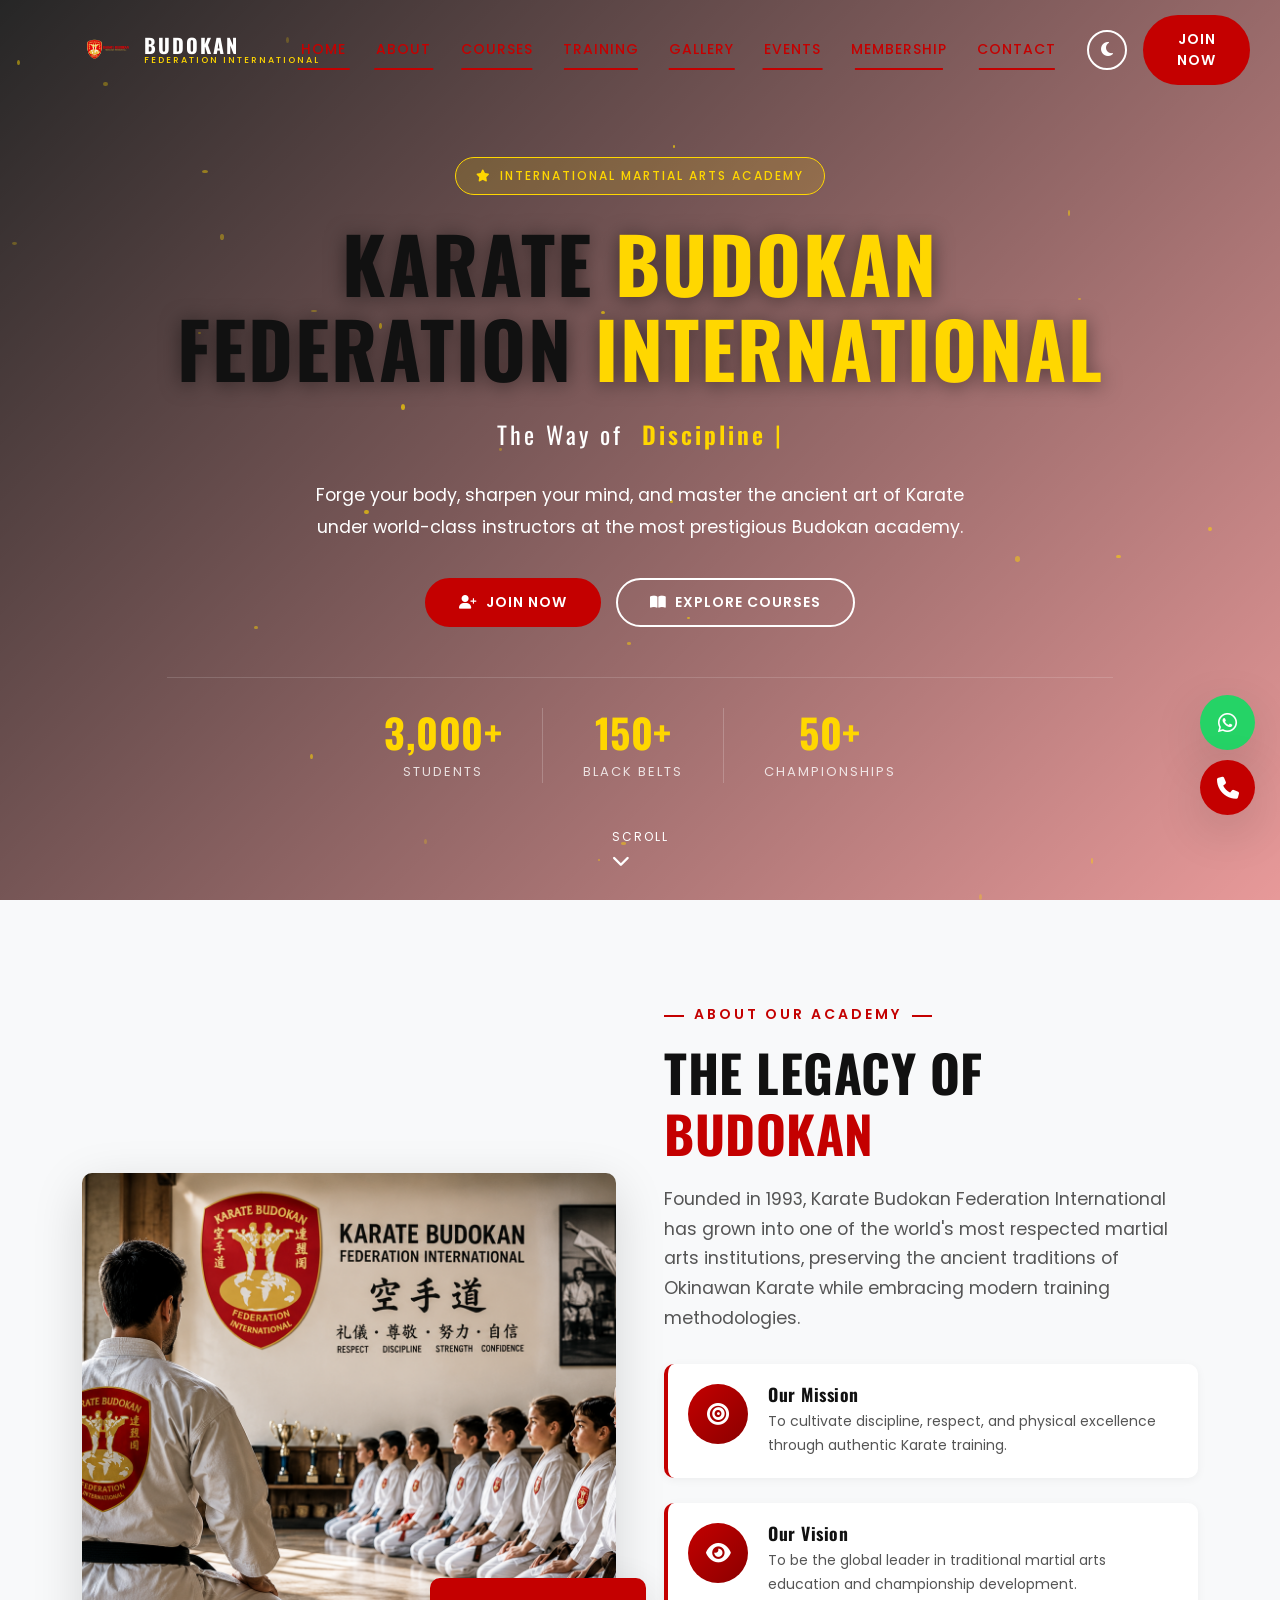
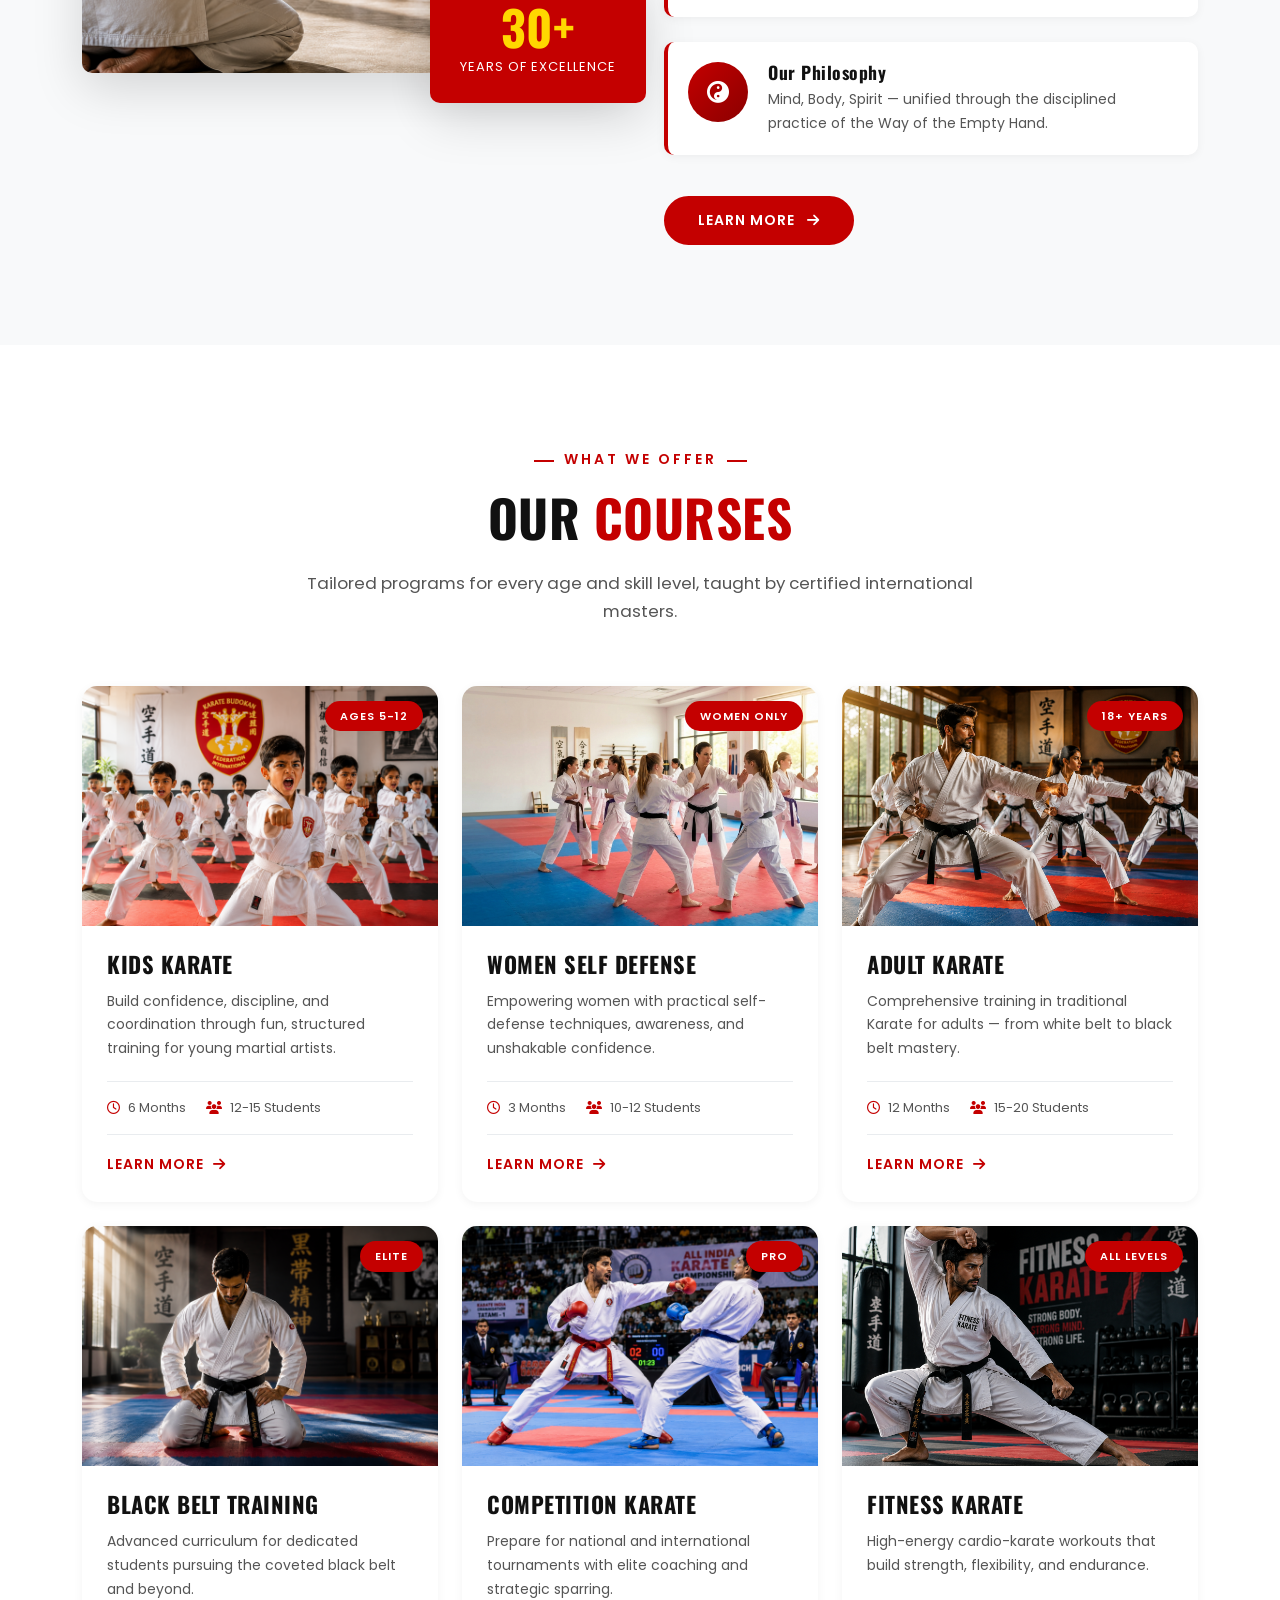
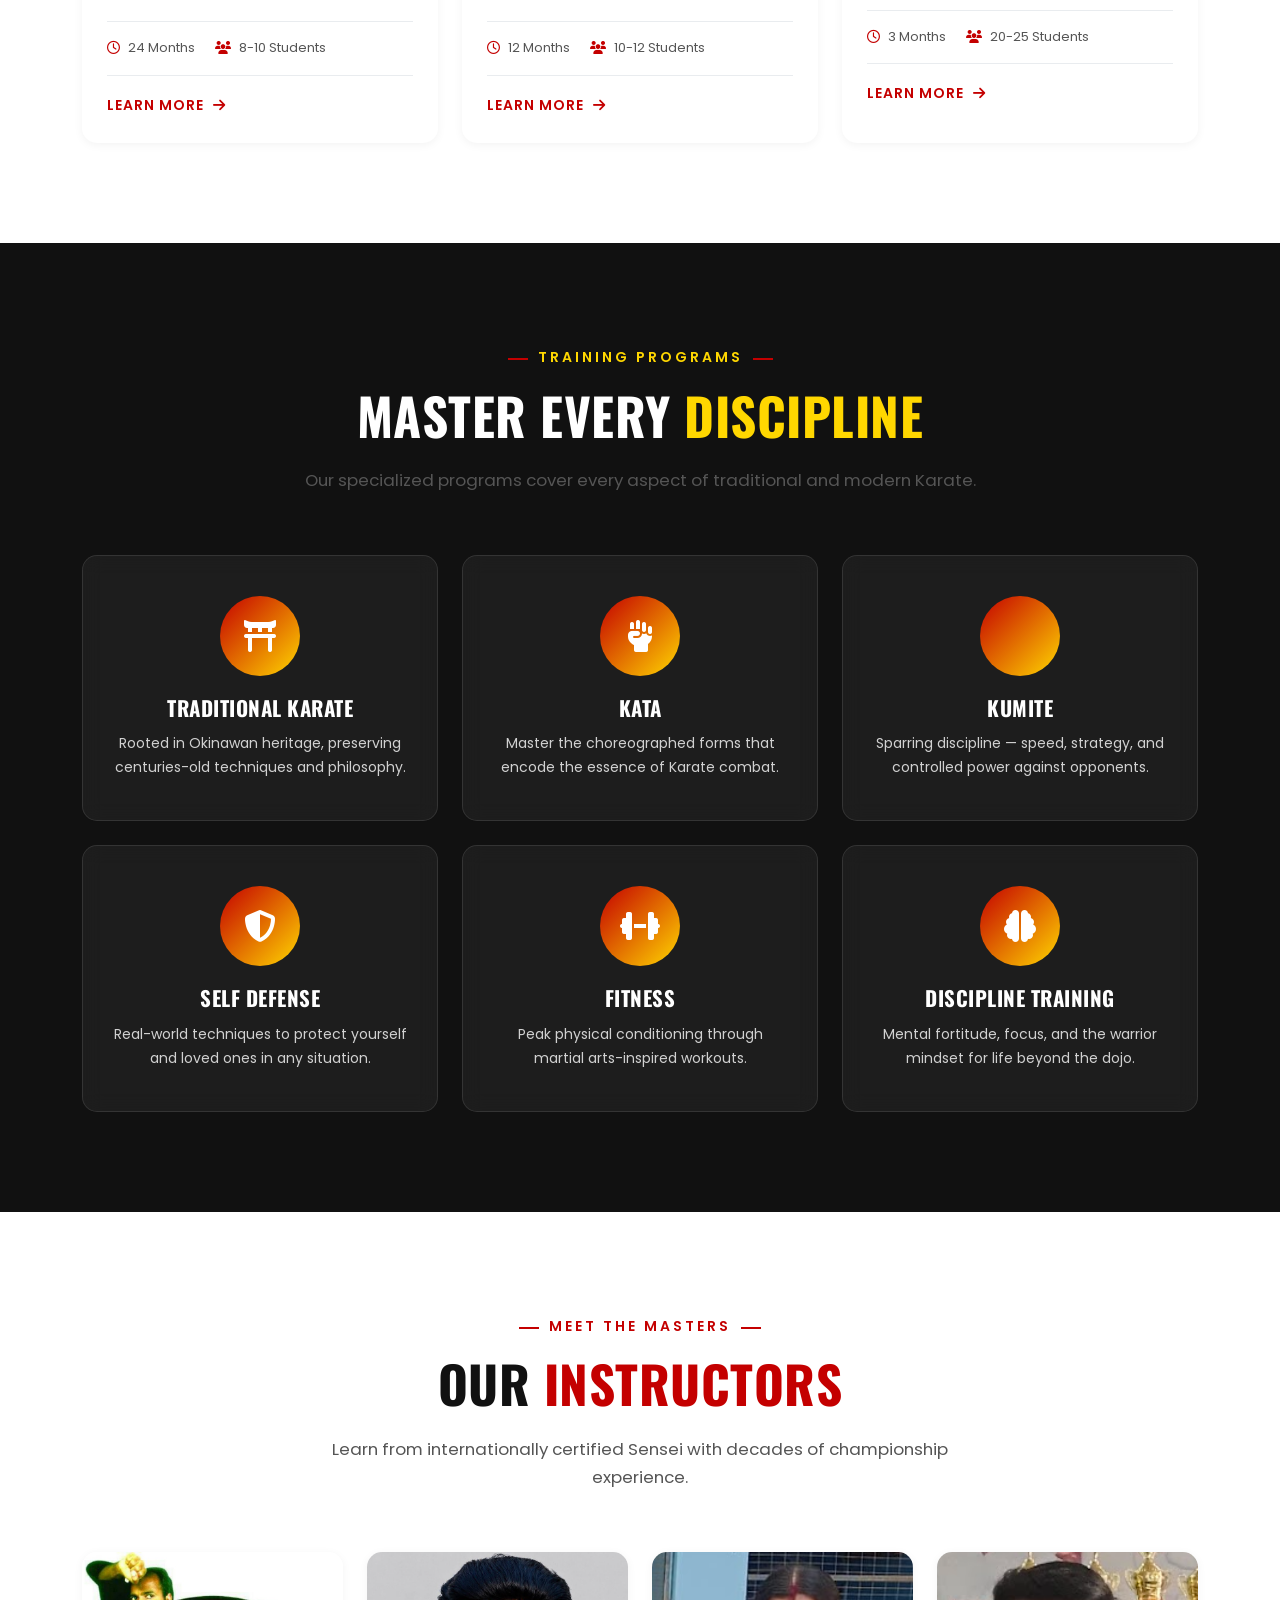
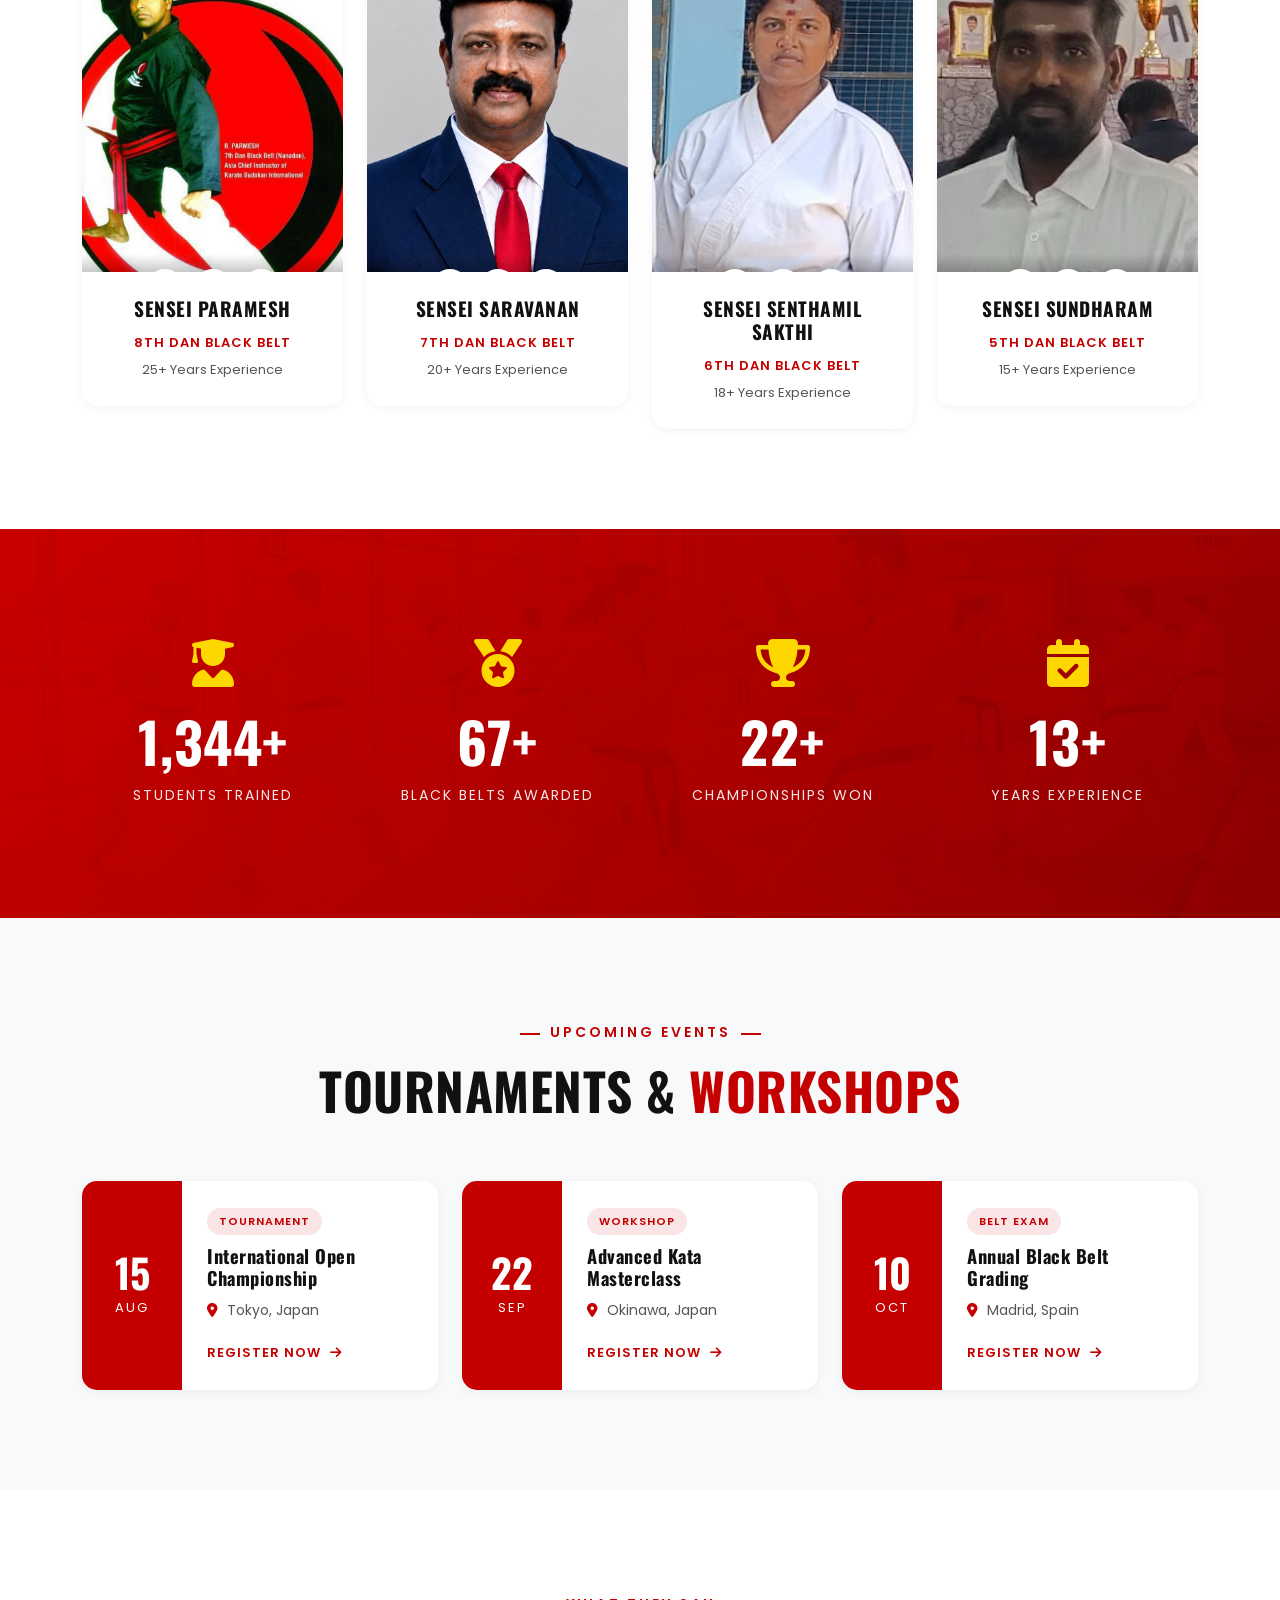
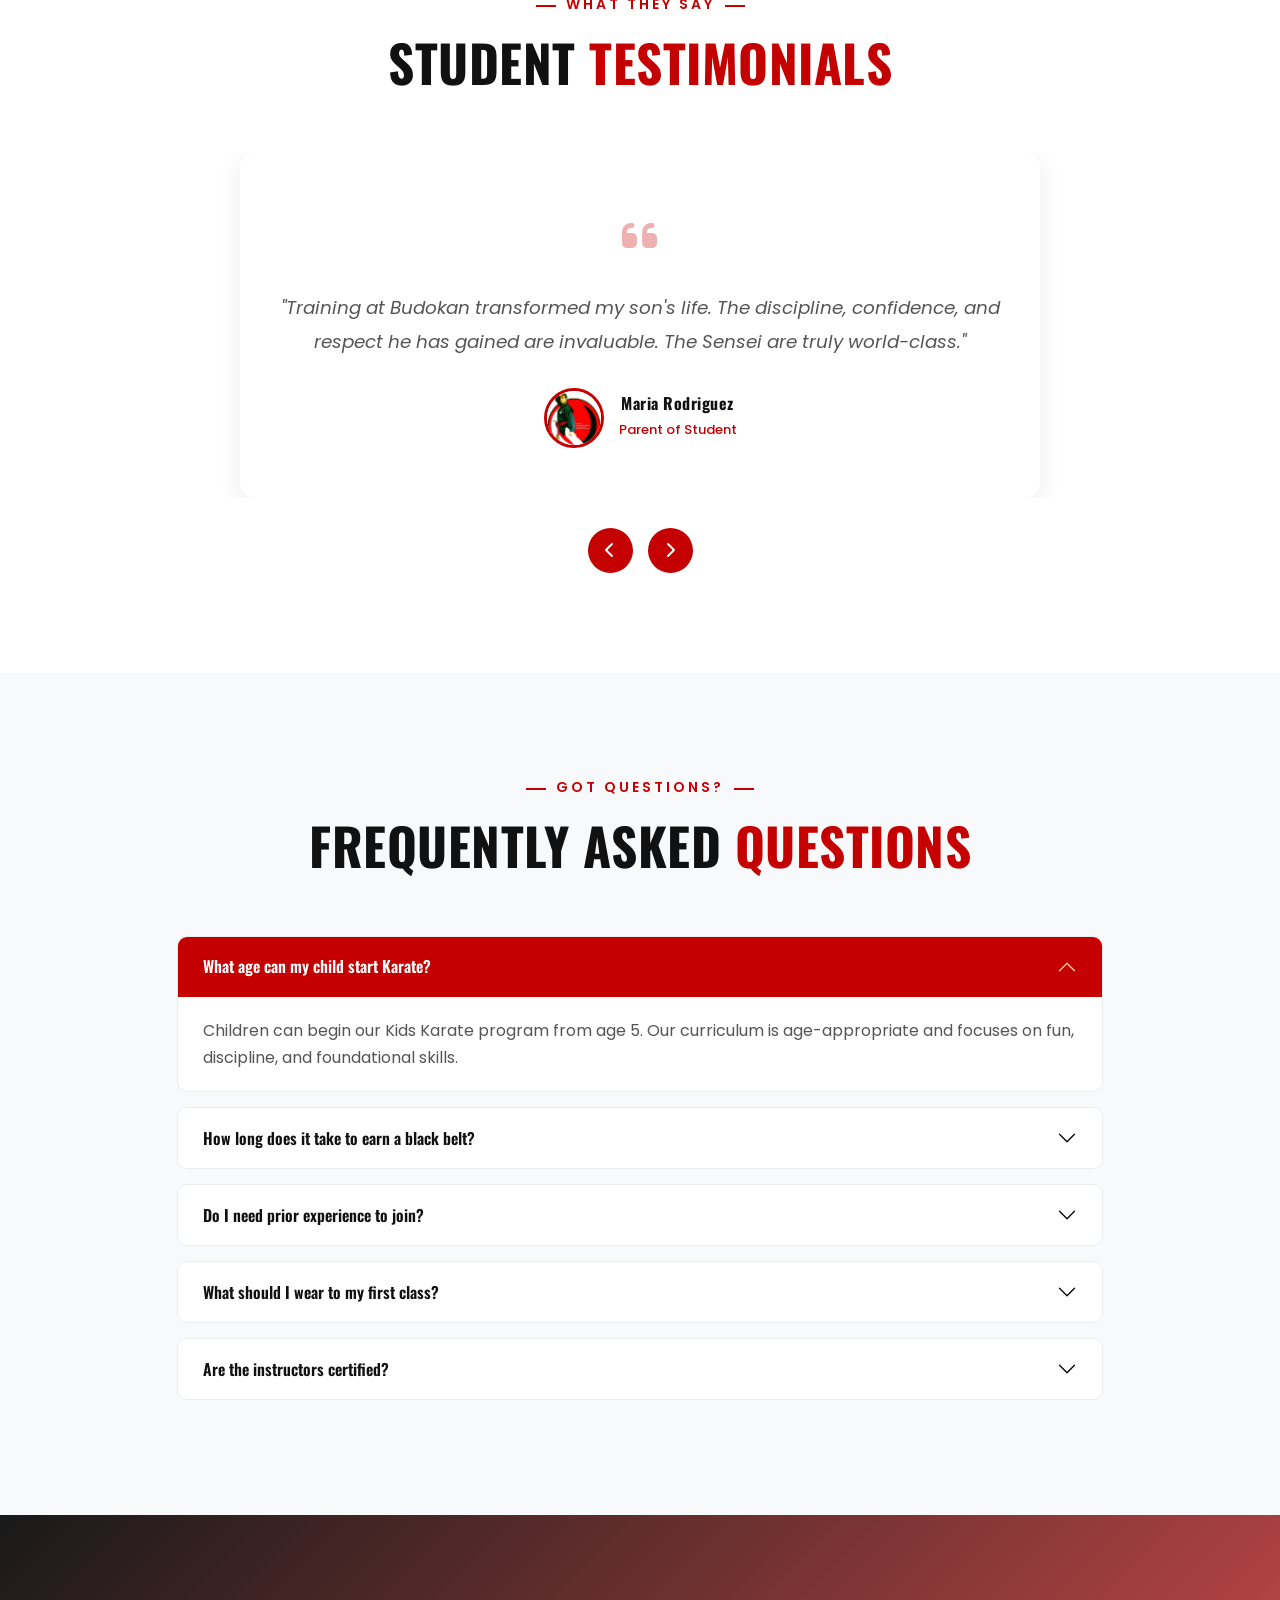
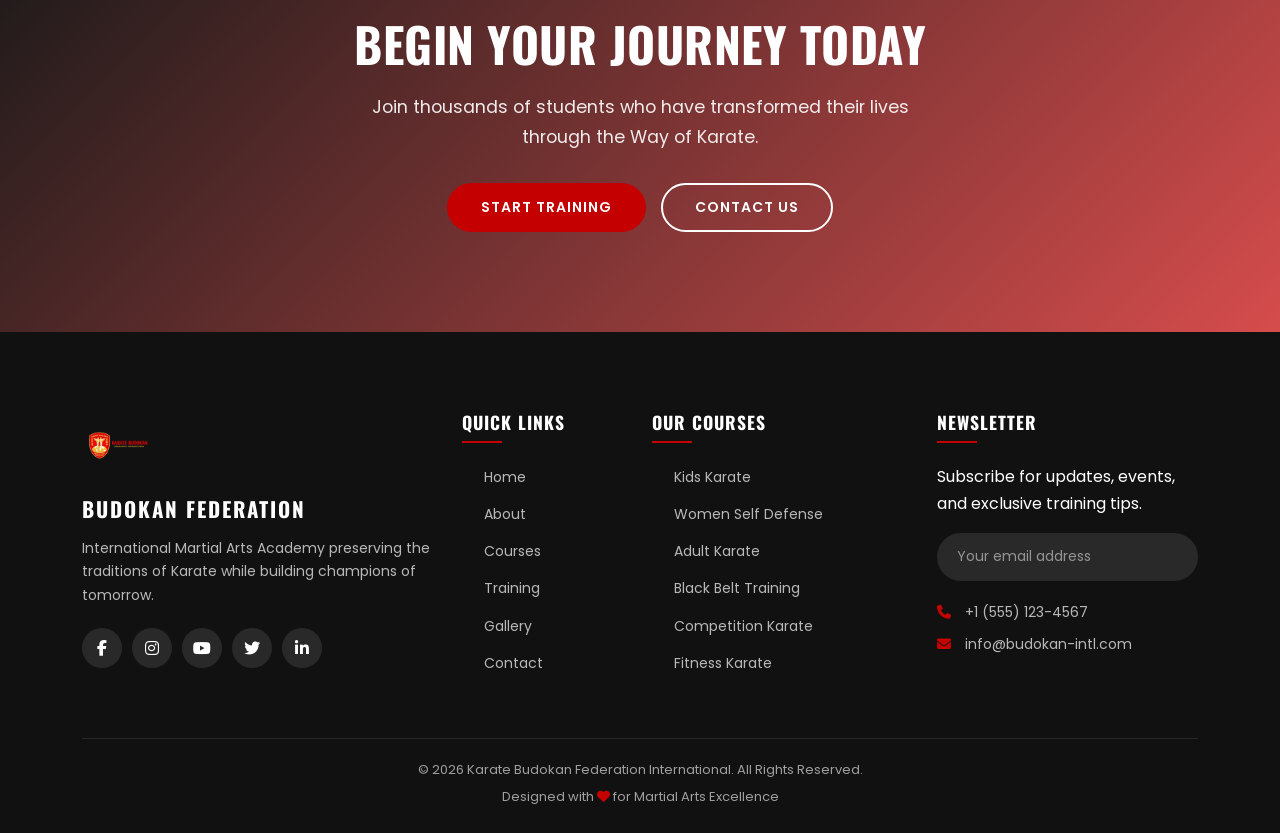
==== index.html @ 62f0502c "intial commit intial commit" ====
<!DOCTYPE html>
<html lang="en" data-theme="light">
<head>
    <!-- ============================================= -->
    <!-- META & SEO -->
    <!-- ============================================= -->
    <meta charset="UTF-8">
    <meta http-equiv="X-UA-Compatible" content="IE=edge">
    <meta name="viewport" content="width=device-width, initial-scale=1.0">
    <meta name="description" content="Karate Budokan Federation International - Premium International Martial Arts Academy offering Traditional Karate, Self Defense, and Black Belt Training.">
    <meta name="keywords" content="Karate, Budokan, Martial Arts, Self Defense, Black Belt, Karate Academy">
    <meta name="author" content="Karate Budokan Federation International">
    <meta name="theme-color" content="#C40000">

    <!-- Open Graph -->
    <meta property="og:title" content="Karate Budokan Federation International">
    <meta property="og:description" content="Discipline. Respect. Strength. Confidence.">
    <meta property="og:type" content="website">

    <title>Karate Budokan Federation International | Home</title>

    <!-- Favicon -->
    <link rel="icon" type="image/png" href="images/logo.png">

    <!-- Google Fonts -->
    <link rel="preconnect" href="https://fonts.googleapis.com">
    <link rel="preconnect" href="https://fonts.gstatic.com" crossorigin>
    <link href="https://fonts.googleapis.com/css2?family=Oswald:wght@300;400;500;600;700&family=Poppins:wght@300;400;500;600;700&display=swap" rel="stylesheet">

    <!-- Bootstrap 5.3 -->
    <link href="https://cdn.jsdelivr.net/npm/bootstrap@5.3.2/dist/css/bootstrap.min.css" rel="stylesheet">

    <!-- Font Awesome -->
    <link rel="stylesheet" href="https://cdnjs.cloudflare.com/ajax/libs/font-awesome/6.5.1/css/all.min.css">

    <!-- AOS Animation -->
    <link href="https://unpkg.com/aos@2.3.1/dist/aos.css" rel="stylesheet">

    <!-- Custom CSS -->
    <link rel="stylesheet" href="css/style.css">
    <link rel="stylesheet" href="css/responsive.css">
</head>
<body>

    <!-- ============================================= -->
    <!-- LOADING SCREEN -->
    <!-- ============================================= -->
    <div id="preloader">
        <div class="loader-content">
            <img src="images/logo.png" alt="Logo" class="loader-logo">
            <div class="loader-bar"><span></span></div>
            <p class="loader-text">Loading the Way of the Empty Hand...</p>
        </div>
    </div>

    <!-- ============================================= -->
    <!-- SCROLL PROGRESS BAR -->
    <!-- ============================================= -->
    <div id="scroll-progress"></div>

    <!-- ============================================= -->
    <!-- STICKY NAVBAR -->
    <!-- ============================================= -->
    <nav class="navbar navbar-expand-lg navbar-dark fixed-top" id="mainNav">
        <div class="container">
            <!-- Logo -->
            <a class="navbar-brand d-flex align-items-center" href="index.html">
                <img src="images/logo.png" alt="Karate Budokan Logo" class="nav-logo">
                <div class="brand-text">
                    <span class="brand-name">BUDOKAN</span>
                    <span class="brand-sub">FEDERATION INTERNATIONAL</span>
                </div>
            </a>

            <!-- Mobile Toggle -->
            <button class="navbar-toggler" type="button" data-bs-toggle="collapse" data-bs-target="#navMenu">
                <span class="navbar-toggler-icon"></span>
            </button>

            <!-- Menu -->
            <div class="collapse navbar-collapse" id="navMenu">
                <ul class="navbar-nav ms-auto align-items-lg-center">
                    <li class="nav-item"><a class="nav-link active" href="index.html">Home</a></li>
                    <li class="nav-item"><a class="nav-link" href="about.html">About</a></li>
                    <li class="nav-item"><a class="nav-link" href="courses.html">Courses</a></li>
                    <li class="nav-item"><a class="nav-link" href="training.html">Training</a></li>
                    <li class="nav-item"><a class="nav-link" href="gallery.html">Gallery</a></li>
                    <li class="nav-item"><a class="nav-link" href="events.html">Events</a></li>
                    <li class="nav-item"><a class="nav-link" href="membership.html">Membership</a></li>
                    <li class="nav-item"><a class="nav-link" href="contact.html">Contact</a></li>
                    <li class="nav-item ms-lg-3">
                        <button id="themeToggle" class="theme-btn" aria-label="Toggle Dark Mode">
                            <i class="fas fa-moon"></i>
                        </button>
                    </li>
                    <li class="nav-item ms-lg-3">
                        <a href="membership.html" class="btn btn-primary-custom">Join Now</a>
                    </li>
                </ul>
            </div>
        </div>
    </nav>

    <!-- ============================================= -->
    <!-- HERO SECTION -->
    <!-- ============================================= -->
    <header id="hero" class="hero-section">
        <div class="hero-overlay"></div>
        <div class="hero-particles" id="particles"></div>

        <div class="container hero-content">
            <div class="row justify-content-center text-center">
                <div class="col-lg-10">
                    <span class="hero-badge" data-aos="fade-down">
                        <i class="fas fa-star me-2"></i>International Martial Arts Academy
                    </span>

                    <h1 class="hero-title" data-aos="fade-up" data-aos-delay="100">
                        KARATE <span class="text-gold">BUDOKAN</span><br>
                        FEDERATION <span class="text-gold">INTERNATIONAL</span>
                    </h1>

                    <div class="typing-wrapper" data-aos="fade-up" data-aos-delay="200">
                        <span class="typing-label">The Way of</span>
                        <span class="typing-text" id="typingText"></span>
                        <span class="typing-cursor">|</span>
                    </div>

                    <p class="hero-description" data-aos="fade-up" data-aos-delay="300">
                        Forge your body, sharpen your mind, and master the ancient art of Karate
                        under world-class instructors at the most prestigious Budokan academy.
                    </p>

                    <div class="hero-buttons" data-aos="fade-up" data-aos-delay="400">
                        <a href="membership.html" class="btn btn-primary-custom btn-lg">
                            <i class="fas fa-user-plus me-2"></i>Join Now
                        </a>
                        <a href="courses.html" class="btn btn-outline-custom btn-lg">
                            <i class="fas fa-book-open me-2"></i>Explore Courses
                        </a>
                    </div>

                    <div class="hero-stats" data-aos="fade-up" data-aos-delay="500">
                        <div class="stat-item">
                            <h3><span class="counter" data-target="3000">0</span>+</h3>
                            <p>Students</p>
                        </div>
                        <div class="stat-divider"></div>
                        <div class="stat-item">
                            <h3><span class="counter" data-target="150">0</span>+</h3>
                            <p>Black Belts</p>
                        </div>
                        <div class="stat-divider"></div>
                        <div class="stat-item">
                            <h3><span class="counter" data-target="50">0</span>+</h3>
                            <p>Championships</p>
                        </div>
                    </div>
                </div>
            </div>
        </div>

        <!-- Scroll Indicator -->
        <a href="#about" class="scroll-indicator">
            <span>Scroll</span>
            <i class="fas fa-chevron-down"></i>
        </a>
    </header>

    <!-- ============================================= -->
    <!-- ABOUT SECTION -->
    <!-- ============================================= -->
    <section id="about" class="section-padding bg-light">
        <div class="container">
            <div class="row align-items-center g-5">
                <div class="col-lg-6" data-aos="fade-right">
                    <div class="about-image-wrapper">
                        <img src="images/about-main.jpg" alt="About Karate Budokan" class="about-main-img" loading="lazy">
                        <div class="about-badge">
                            <h3>30+</h3>
                            <p>Years of Excellence</p>
                        </div>
                    </div>
                </div>

                <div class="col-lg-6" data-aos="fade-left">
                    <span class="section-subtitle">About Our Academy</span>
                    <h2 class="section-title">The Legacy of <span class="text-primary-custom">Budokan</span></h2>
                    <p class="lead-text">
                        Founded in 1993, Karate Budokan Federation International has grown into one of the
                        world's most respected martial arts institutions, preserving the ancient traditions
                        of Okinawan Karate while embracing modern training methodologies.
                    </p>

                    <div class="about-features">
                        <div class="feature-item">
                            <div class="feature-icon"><i class="fas fa-bullseye"></i></div>
                            <div>
                                <h5>Our Mission</h5>
                                <p>To cultivate discipline, respect, and physical excellence through authentic Karate training.</p>
                            </div>
                        </div>
                        <div class="feature-item">
                            <div class="feature-icon"><i class="fas fa-eye"></i></div>
                            <div>
                                <h5>Our Vision</h5>
                                <p>To be the global leader in traditional martial arts education and championship development.</p>
                            </div>
                        </div>
                        <div class="feature-item">
                            <div class="feature-icon"><i class="fas fa-yin-yang"></i></div>
                            <div>
                                <h5>Our Philosophy</h5>
                                <p>Mind, Body, Spirit — unified through the disciplined practice of the Way of the Empty Hand.</p>
                            </div>
                        </div>
                    </div>

                    <a href="about.html" class="btn btn-primary-custom mt-3">
                        Learn More <i class="fas fa-arrow-right ms-2"></i>
                    </a>
                </div>
            </div>
        </div>
    </section>

    <!-- ============================================= -->
    <!-- COURSES SECTION -->
    <!-- ============================================= -->
    <section id="courses" class="section-padding">
        <div class="container">
            <div class="section-header text-center" data-aos="fade-up">
                <span class="section-subtitle">What We Offer</span>
                <h2 class="section-title">Our <span class="text-primary-custom">Courses</span></h2>
                <p class="section-description">
                    Tailored programs for every age and skill level, taught by certified international masters.
                </p>
            </div>

            <div class="row g-4">
                <!-- Course 1 -->
                <div class="col-lg-4 col-md-6" data-aos="fade-up" data-aos-delay="100">
                    <div class="course-card">
                        <div class="course-image">
                            <img src="images/kids-karate.jpg" alt="Kids Karate" loading="lazy">
                            <span class="course-tag">Ages 5-12</span>
                        </div>
                        <div class="course-body">
                            <h3>Kids Karate</h3>
                            <p>Build confidence, discipline, and coordination through fun, structured training for young martial artists.</p>
                            <div class="course-meta">
                                <span><i class="far fa-clock"></i> 6 Months</span>
                                <span><i class="fas fa-users"></i> 12-15 Students</span>
                            </div>
                            <a href="courses.html" class="course-link">Learn More <i class="fas fa-arrow-right"></i></a>
                        </div>
                    </div>
                </div>

                <!-- Course 2 -->
                <div class="col-lg-4 col-md-6" data-aos="fade-up" data-aos-delay="200">
                    <div class="course-card">
                        <div class="course-image">
                            <img src="images/women-self-defense.jpg" alt="Women Self Defense" loading="lazy">
                            <span class="course-tag">Women Only</span>
                        </div>
                        <div class="course-body">
                            <h3>Women Self Defense</h3>
                            <p>Empowering women with practical self-defense techniques, awareness, and unshakable confidence.</p>
                            <div class="course-meta">
                                <span><i class="far fa-clock"></i> 3 Months</span>
                                <span><i class="fas fa-users"></i> 10-12 Students</span>
                            </div>
                            <a href="courses.html" class="course-link">Learn More <i class="fas fa-arrow-right"></i></a>
                        </div>
                    </div>
                </div>

                <!-- Course 3 -->
                <div class="col-lg-4 col-md-6" data-aos="fade-up" data-aos-delay="300">
                    <div class="course-card">
                        <div class="course-image">
                            <img src="images/adult-karate.jpg" alt="Adult Karate" loading="lazy">
                            <span class="course-tag">18+ Years</span>
                        </div>
                        <div class="course-body">
                            <h3>Adult Karate</h3>
                            <p>Comprehensive training in traditional Karate for adults — from white belt to black belt mastery.</p>
                            <div class="course-meta">
                                <span><i class="far fa-clock"></i> 12 Months</span>
                                <span><i class="fas fa-users"></i> 15-20 Students</span>
                            </div>
                            <a href="courses.html" class="course-link">Learn More <i class="fas fa-arrow-right"></i></a>
                        </div>
                    </div>
                </div>

                <!-- Course 4 -->
                <div class="col-lg-4 col-md-6" data-aos="fade-up" data-aos-delay="100">
                    <div class="course-card">
                        <div class="course-image">
                            <img src="images/black-belt.jpg" alt="Black Belt Training" loading="lazy">
                            <span class="course-tag">Elite</span>
                        </div>
                        <div class="course-body">
                            <h3>Black Belt Training</h3>
                            <p>Advanced curriculum for dedicated students pursuing the coveted black belt and beyond.</p>
                            <div class="course-meta">
                                <span><i class="far fa-clock"></i> 24 Months</span>
                                <span><i class="fas fa-users"></i> 8-10 Students</span>
                            </div>
                            <a href="courses.html" class="course-link">Learn More <i class="fas fa-arrow-right"></i></a>
                        </div>
                    </div>
                </div>

                <!-- Course 5 -->
                <div class="col-lg-4 col-md-6" data-aos="fade-up" data-aos-delay="200">
                    <div class="course-card">
                        <div class="course-image">
                            <img src="images/competition.jpg" alt="Competition Karate" loading="lazy">
                            <span class="course-tag">Pro</span>
                        </div>
                        <div class="course-body">
                            <h3>Competition Karate</h3>
                            <p>Prepare for national and international tournaments with elite coaching and strategic sparring.</p>
                            <div class="course-meta">
                                <span><i class="far fa-clock"></i> 12 Months</span>
                                <span><i class="fas fa-users"></i> 10-12 Students</span>
                            </div>
                            <a href="courses.html" class="course-link">Learn More <i class="fas fa-arrow-right"></i></a>
                        </div>
                    </div>
                </div>

                <!-- Course 6 -->
                <div class="col-lg-4 col-md-6" data-aos="fade-up" data-aos-delay="300">
                    <div class="course-card">
                        <div class="course-image">
                            <img src="images/fitness.jpg" alt="Fitness Karate" loading="lazy">
                            <span class="course-tag">All Levels</span>
                        </div>
                        <div class="course-body">
                            <h3>Fitness Karate</h3>
                            <p>High-energy cardio-karate workouts that build strength, flexibility, and endurance.</p>
                            <div class="course-meta">
                                <span><i class="far fa-clock"></i> 3 Months</span>
                                <span><i class="fas fa-users"></i> 20-25 Students</span>
                            </div>
                            <a href="courses.html" class="course-link">Learn More <i class="fas fa-arrow-right"></i></a>
                        </div>
                    </div>
                </div>
            </div>
        </div>
    </section>

    <!-- ============================================= -->
    <!-- TRAINING PROGRAMS SECTION -->
    <!-- ============================================= -->
    <section id="training" class="section-padding bg-dark-custom text-white">
        <div class="container">
            <div class="section-header text-center" data-aos="fade-up">
                <span class="section-subtitle text-gold">Training Programs</span>
                <h2 class="section-title text-white">Master Every <span class="text-gold">Discipline</span></h2>
                <p class="section-description">
                    Our specialized programs cover every aspect of traditional and modern Karate.
                </p>
            </div>

            <div class="row g-4">
                <div class="col-lg-4 col-md-6" data-aos="zoom-in" data-aos-delay="100">
                    <div class="training-card">
                        <div class="training-icon"><i class="fas fa-torii-gate"></i></div>
                        <h4>Traditional Karate</h4>
                        <p>Rooted in Okinawan heritage, preserving centuries-old techniques and philosophy.</p>
                    </div>
                </div>
                <div class="col-lg-4 col-md-6" data-aos="zoom-in" data-aos-delay="200">
                    <div class="training-card">
                        <div class="training-icon"><i class="fas fa-hand-fist"></i></div>
                        <h4>Kata</h4>
                        <p>Master the choreographed forms that encode the essence of Karate combat.</p>
                    </div>
                </div>
                <div class="col-lg-4 col-md-6" data-aos="zoom-in" data-aos-delay="300">
                    <div class="training-card">
                        <div class="training-icon"><i class="fas fa-person-fighting"></i></div>
                        <h4>Kumite</h4>
                        <p>Sparring discipline — speed, strategy, and controlled power against opponents.</p>
                    </div>
                </div>
                <div class="col-lg-4 col-md-6" data-aos="zoom-in" data-aos-delay="100">
                    <div class="training-card">
                        <div class="training-icon"><i class="fas fa-shield-halved"></i></div>
                        <h4>Self Defense</h4>
                        <p>Real-world techniques to protect yourself and loved ones in any situation.</p>
                    </div>
                </div>
                <div class="col-lg-4 col-md-6" data-aos="zoom-in" data-aos-delay="200">
                    <div class="training-card">
                        <div class="training-icon"><i class="fas fa-dumbbell"></i></div>
                        <h4>Fitness</h4>
                        <p>Peak physical conditioning through martial arts-inspired workouts.</p>
                    </div>
                </div>
                <div class="col-lg-4 col-md-6" data-aos="zoom-in" data-aos-delay="300">
                    <div class="training-card">
                        <div class="training-icon"><i class="fas fa-brain"></i></div>
                        <h4>Discipline Training</h4>
                        <p>Mental fortitude, focus, and the warrior mindset for life beyond the dojo.</p>
                    </div>
                </div>
            </div>
        </div>
    </section>

    <!-- ============================================= -->
    <!-- INSTRUCTORS SECTION -->
    <!-- ============================================= -->
    <section id="instructors" class="section-padding">
        <div class="container">
            <div class="section-header text-center" data-aos="fade-up">
                <span class="section-subtitle">Meet The Masters</span>
                <h2 class="section-title">Our <span class="text-primary-custom">Instructors</span></h2>
                <p class="section-description">
                    Learn from internationally certified Sensei with decades of championship experience.
                </p>
            </div>

            <div class="row g-4">
                <div class="col-lg-3 col-md-6" data-aos="fade-up" data-aos-delay="100">
                    <div class="instructor-card">
                        <div class="instructor-image">
                            <img src="images/instructor-1.jpg" alt="Sensei Paramesh" loading="lazy">
                            <div class="instructor-social">
                                <a href="#"><i class="fab fa-facebook-f"></i></a>
                                <a href="#"><i class="fab fa-instagram"></i></a>
                                <a href="#"><i class="fab fa-linkedin-in"></i></a>
                            </div>
                        </div>
                        <div class="instructor-info">
                            <h4>Sensei Paramesh</h4>
                            <span class="instructor-rank">8th Dan Black Belt</span>
                            <p>25+ Years Experience</p>
                        </div>
                    </div>
                </div>

                <div class="col-lg-3 col-md-6" data-aos="fade-up" data-aos-delay="200">
                    <div class="instructor-card">
                        <div class="instructor-image">
                            <img src="images/instructor-2.jpg" alt="Sensei Saravanan" loading="lazy">
                            <div class="instructor-social">
                                <a href="#"><i class="fab fa-facebook-f"></i></a>
                                <a href="#"><i class="fab fa-instagram"></i></a>
                                <a href="#"><i class="fab fa-linkedin-in"></i></a>
                            </div>
                        </div>
                        <div class="instructor-info">
                            <h4>Sensei Saravanan</h4>
                            <span class="instructor-rank">7th Dan Black Belt</span>
                            <p>20+ Years Experience</p>
                        </div>
                    </div>
                </div>

                <div class="col-lg-3 col-md-6" data-aos="fade-up" data-aos-delay="300">
                    <div class="instructor-card">
                        <div class="instructor-image">
                            <img src="images/instructor-3.jpg" alt="Sensei Senthamil Sakthi" loading="lazy">
                            <div class="instructor-social">
                                <a href="#"><i class="fab fa-facebook-f"></i></a>
                                <a href="#"><i class="fab fa-instagram"></i></a>
                                <a href="#"><i class="fab fa-linkedin-in"></i></a>
                            </div>
                        </div>
                        <div class="instructor-info">
                            <h4>Sensei Senthamil Sakthi</h4>
                            <span class="instructor-rank">6th Dan Black Belt</span>
                            <p>18+ Years Experience</p>
                        </div>
                    </div>
                </div>

                <div class="col-lg-3 col-md-6" data-aos="fade-up" data-aos-delay="400">
                    <div class="instructor-card">
                        <div class="instructor-image">
                            <img src="images/instructor-4.jpg" alt="Sensei Sundharam" loading="lazy">
                            <div class="instructor-social">
                                <a href="#"><i class="fab fa-facebook-f"></i></a>
                                <a href="#"><i class="fab fa-instagram"></i></a>
                                <a href="#"><i class="fab fa-linkedin-in"></i></a>
                            </div>
                        </div>
                        <div class="instructor-info">
                            <h4>Sensei Sundharam</h4>
                            <span class="instructor-rank">5th Dan Black Belt</span>
                            <p>15+ Years Experience</p>
                        </div>
                    </div>
                </div>
            </div>
        </div>
    </section>

    <!-- ============================================= -->
    <!-- ACHIEVEMENTS / COUNTERS -->
    <!-- ============================================= -->
    <section id="achievements" class="achievements-section">
        <div class="container">
            <div class="row text-center">
                <div class="col-lg-3 col-md-6" data-aos="fade-up" data-aos-delay="100">
                    <div class="counter-box">
                        <i class="fas fa-user-graduate"></i>
                        <h2><span class="counter" data-target="3000">0</span>+</h2>
                        <p>Students Trained</p>
                    </div>
                </div>
                <div class="col-lg-3 col-md-6" data-aos="fade-up" data-aos-delay="200">
                    <div class="counter-box">
                        <i class="fas fa-medal"></i>
                        <h2><span class="counter" data-target="150">0</span>+</h2>
                        <p>Black Belts Awarded</p>
                    </div>
                </div>
                <div class="col-lg-3 col-md-6" data-aos="fade-up" data-aos-delay="300">
                    <div class="counter-box">
                        <i class="fas fa-trophy"></i>
                        <h2><span class="counter" data-target="50">0</span>+</h2>
                        <p>Championships Won</p>
                    </div>
                </div>
                <div class="col-lg-3 col-md-6" data-aos="fade-up" data-aos-delay="400">
                    <div class="counter-box">
                        <i class="fas fa-calendar-check"></i>
                        <h2><span class="counter" data-target="30">0</span>+</h2>
                        <p>Years Experience</p>
                    </div>
                </div>
            </div>
        </div>
    </section>

    <!-- ============================================= -->
    <!-- EVENTS SECTION -->
    <!-- ============================================= -->
    <section id="events" class="section-padding bg-light">
        <div class="container">
            <div class="section-header text-center" data-aos="fade-up">
                <span class="section-subtitle">Upcoming Events</span>
                <h2 class="section-title">Tournaments & <span class="text-primary-custom">Workshops</span></h2>
            </div>

            <div class="row g-4">
                <div class="col-lg-4 col-md-6" data-aos="fade-up" data-aos-delay="100">
                    <div class="event-card">
                        <div class="event-date">
                            <span class="day">15</span>
                            <span class="month">AUG</span>
                        </div>
                        <div class="event-body">
                            <span class="event-tag">Tournament</span>
                            <h4>International Open Championship</h4>
                            <p><i class="fas fa-map-marker-alt"></i> Tokyo, Japan</p>
                            <a href="events.html" class="event-link">Register Now <i class="fas fa-arrow-right"></i></a>
                        </div>
                    </div>
                </div>

                <div class="col-lg-4 col-md-6" data-aos="fade-up" data-aos-delay="200">
                    <div class="event-card">
                        <div class="event-date">
                            <span class="day">22</span>
                            <span class="month">SEP</span>
                        </div>
                        <div class="event-body">
                            <span class="event-tag">Workshop</span>
                            <h4>Advanced Kata Masterclass</h4>
                            <p><i class="fas fa-map-marker-alt"></i> Okinawa, Japan</p>
                            <a href="events.html" class="event-link">Register Now <i class="fas fa-arrow-right"></i></a>
                        </div>
                    </div>
                </div>

                <div class="col-lg-4 col-md-6" data-aos="fade-up" data-aos-delay="300">
                    <div class="event-card">
                        <div class="event-date">
                            <span class="day">10</span>
                            <span class="month">OCT</span>
                        </div>
                        <div class="event-body">
                            <span class="event-tag">Belt Exam</span>
                            <h4>Annual Black Belt Grading</h4>
                            <p><i class="fas fa-map-marker-alt"></i> Madrid, Spain</p>
                            <a href="events.html" class="event-link">Register Now <i class="fas fa-arrow-right"></i></a>
                        </div>
                    </div>
                </div>
            </div>
        </div>
    </section>

    <!-- ============================================= -->
    <!-- TESTIMONIALS SECTION -->
    <!-- ============================================= -->
    <section id="testimonials" class="section-padding">
        <div class="container">
            <div class="section-header text-center" data-aos="fade-up">
                <span class="section-subtitle">What They Say</span>
                <h2 class="section-title">Student <span class="text-primary-custom">Testimonials</span></h2>
            </div>

            <div id="testimonialCarousel" class="carousel slide" data-bs-ride="carousel" data-aos="fade-up">
                <div class="carousel-inner">
                    <div class="carousel-item active">
                        <div class="testimonial-card">
                            <div class="testimonial-quote"><i class="fas fa-quote-left"></i></div>
                            <p class="testimonial-text">
                                "Training at Budokan transformed my son's life. The discipline, confidence, and respect
                                he has gained are invaluable. The Sensei are truly world-class."
                            </p>
                            <div class="testimonial-author">
                                <img src="images/instructor-1.jpg" alt="Parent">
                                <div>
                                    <h5>Maria Rodriguez</h5>
                                    <span>Parent of Student</span>
                                </div>
                            </div>
                        </div>
                    </div>
                    <div class="carousel-item">
                        <div class="testimonial-card">
                            <div class="testimonial-quote"><i class="fas fa-quote-left"></i></div>
                            <p class="testimonial-text">
                                "I earned my black belt here after 3 years of dedicated training. The journey was
                                challenging but the instructors pushed me beyond my limits. Oss!"
                            </p>
                            <div class="testimonial-author">
                                <img src="images/instructor-2.jpg" alt="Student">
                                <div>
                                    <h5>James Chen</h5>
                                    <span>1st Dan Black Belt</span>
                                </div>
                            </div>
                        </div>
                    </div>
                    <div class="carousel-item">
                        <div class="testimonial-card">
                            <div class="testimonial-quote"><i class="fas fa-quote-left"></i></div>
                            <p class="testimonial-text">
                                "As a national champion, I can say Budokan's training methodology is unmatched.
                                Their focus on fundamentals produces champions year after year."
                            </p>
                            <div class="testimonial-author">
                                <img src="images/instructor-3.jpg" alt="Champion">
                                <div>
                                    <h5>Kenji Yamamoto</h5>
                                    <span>National Champion</span>
                                </div>
                            </div>
                        </div>
                    </div>
                </div>
                <div class="carousel-controls">
                    <button class="carousel-control-prev-custom" data-bs-target="#testimonialCarousel" data-bs-slide="prev">
                        <i class="fas fa-chevron-left"></i>
                    </button>
                    <button class="carousel-control-next-custom" data-bs-target="#testimonialCarousel" data-bs-slide="next">
                        <i class="fas fa-chevron-right"></i>
                    </button>
                </div>
            </div>
        </div>
    </section>

    <!-- ============================================= -->
    <!-- FAQ SECTION -->
    <!-- ============================================= -->
    <section id="faq" class="section-padding bg-light">
        <div class="container">
            <div class="section-header text-center" data-aos="fade-up">
                <span class="section-subtitle">Got Questions?</span>
                <h2 class="section-title">Frequently Asked <span class="text-primary-custom">Questions</span></h2>
            </div>

            <div class="row justify-content-center">
                <div class="col-lg-10" data-aos="fade-up">
                    <div class="accordion" id="faqAccordion">
                        <div class="accordion-item">
                            <h2 class="accordion-header">
                                <button class="accordion-button" type="button" data-bs-toggle="collapse" data-bs-target="#faq1">
                                    What age can my child start Karate?
                                </button>
                            </h2>
                            <div id="faq1" class="accordion-collapse collapse show" data-bs-parent="#faqAccordion">
                                <div class="accordion-body">
                                    Children can begin our Kids Karate program from age 5. Our curriculum is age-appropriate
                                    and focuses on fun, discipline, and foundational skills.
                                </div>
                            </div>
                        </div>

                        <div class="accordion-item">
                            <h2 class="accordion-header">
                                <button class="accordion-button collapsed" type="button" data-bs-toggle="collapse" data-bs-target="#faq2">
                                    How long does it take to earn a black belt?
                                </button>
                            </h2>
                            <div id="faq2" class="accordion-collapse collapse" data-bs-parent="#faqAccordion">
                                <div class="accordion-body">
                                    Typically 3-5 years of consistent training, depending on dedication, attendance,
                                    and skill progression. We never rush the journey — mastery takes time.
                                </div>
                            </div>
                        </div>

                        <div class="accordion-item">
                            <h2 class="accordion-header">
                                <button class="accordion-button collapsed" type="button" data-bs-toggle="collapse" data-bs-target="#faq3">
                                    Do I need prior experience to join?
                                </button>
                            </h2>
                            <div id="faq3" class="accordion-collapse collapse" data-bs-parent="#faqAccordion">
                                <div class="accordion-body">
                                    Absolutely not! Our beginner programs are designed for complete novices.
                                    Every black belt started as a white belt — your journey begins here.
                                </div>
                            </div>
                        </div>

                        <div class="accordion-item">
                            <h2 class="accordion-header">
                                <button class="accordion-button collapsed" type="button" data-bs-toggle="collapse" data-bs-target="#faq4">
                                    What should I wear to my first class?
                                </button>
                            </h2>
                            <div id="faq4" class="accordion-collapse collapse" data-bs-parent="#faqAccordion">
                                <div class="accordion-body">
                                    Comfortable athletic wear is perfect for your first class. Once enrolled,
                                    you'll receive an official Budokan Gi (uniform).
                                </div>
                            </div>
                        </div>

                        <div class="accordion-item">
                            <h2 class="accordion-header">
                                <button class="accordion-button collapsed" type="button" data-bs-toggle="collapse" data-bs-target="#faq5">
                                    Are the instructors certified?
                                </button>
                            </h2>
                            <div id="faq5" class="accordion-collapse collapse" data-bs-parent="#faqAccordion">
                                <div class="accordion-body">
                                    Yes. All our Sensei hold internationally recognized Dan rankings and certifications
                                    from the World Karate Federation (WKF) and traditional Okinawan organizations.
                                </div>
                            </div>
                        </div>
                    </div>
                </div>
            </div>
        </div>
    </section>

    <!-- ============================================= -->
    <!-- CTA SECTION -->
    <!-- ============================================= -->
    <section class="cta-section">
        <div class="container text-center" data-aos="zoom-in">
            <h2>Begin Your Journey Today</h2>
            <p>Join thousands of students who have transformed their lives through the Way of Karate.</p>
            <div class="cta-buttons">
                <a href="membership.html" class="btn btn-primary-custom btn-lg">Start Training</a>
                <a href="contact.html" class="btn btn-outline-custom btn-lg">Contact Us</a>
            </div>
        </div>
    </section>

    <!-- ============================================= -->
    <!-- FOOTER -->
    <!-- ============================================= -->
    <footer class="site-footer">
        <div class="container">
            <div class="row g-4">
                <div class="col-lg-4 col-md-6">
                    <div class="footer-brand">
                        <img src="images/logo.png" alt="Logo" class="footer-logo">
                        <h4>BUDOKAN FEDERATION</h4>
                        <p>International Martial Arts Academy preserving the traditions of Karate while building champions of tomorrow.</p>
                        <div class="footer-social">
                            <a href="#"><i class="fab fa-facebook-f"></i></a>
                            <a href="#"><i class="fab fa-instagram"></i></a>
                            <a href="#"><i class="fab fa-youtube"></i></a>
                            <a href="#"><i class="fab fa-twitter"></i></a>
                            <a href="#"><i class="fab fa-linkedin-in"></i></a>
                        </div>
                    </div>
                </div>

                <div class="col-lg-2 col-md-6">
                    <h5>Quick Links</h5>
                    <ul class="footer-links">
                        <li><a href="index.html">Home</a></li>
                        <li><a href="about.html">About</a></li>
                        <li><a href="courses.html">Courses</a></li>
                        <li><a href="training.html">Training</a></li>
                        <li><a href="gallery.html">Gallery</a></li>
                        <li><a href="contact.html">Contact</a></li>
                    </ul>
                </div>

                <div class="col-lg-3 col-md-6">
                    <h5>Our Courses</h5>
                    <ul class="footer-links">
                        <li><a href="courses.html">Kids Karate</a></li>
                        <li><a href="courses.html">Women Self Defense</a></li>
                        <li><a href="courses.html">Adult Karate</a></li>
                        <li><a href="courses.html">Black Belt Training</a></li>
                        <li><a href="courses.html">Competition Karate</a></li>
                        <li><a href="courses.html">Fitness Karate</a></li>
                    </ul>
                </div>

                <div class="col-lg-3 col-md-6">
                    <h5>Newsletter</h5>
                    <p>Subscribe for updates, events, and exclusive training tips.</p>
                    <form class="newsletter-form">
                        <input type="email" placeholder="Your email address" required>
                        <button type="submit"><i class="fas fa-paper-plane"></i></button>
                    </form>
                    <div class="footer-contact">
                        <p><i class="fas fa-phone"></i> +1 (555) 123-4567</p>
                        <p><i class="fas fa-envelope"></i> info@budokan-intl.com</p>
                    </div>
                </div>
            </div>

            <div class="footer-bottom">
                <p>&copy; 2026 Karate Budokan Federation International. All Rights Reserved.</p>
                <p>Designed with <i class="fas fa-heart text-primary-custom"></i> for Martial Arts Excellence</p>
            </div>
        </div>
    </footer>

    <!-- ============================================= -->
    <!-- STICKY BUTTONS -->
    <!-- ============================================= -->
    <a href="https://wa.me/15551234567" class="sticky-btn whatsapp-btn" target="_blank" aria-label="WhatsApp">
        <i class="fab fa-whatsapp"></i>
    </a>

    <a href="tel:+15551234567" class="sticky-btn call-btn" aria-label="Call">
        <i class="fas fa-phone"></i>
    </a>

    <button id="backToTop" class="sticky-btn top-btn" aria-label="Back to top">
        <i class="fas fa-arrow-up"></i>
    </button>

    <!-- ============================================= -->
    <!-- SCRIPTS -->
    <!-- ============================================= -->
    <script src="https://cdn.jsdelivr.net/npm/bootstrap@5.3.2/dist/js/bootstrap.bundle.min.js"></script>
    <script src="https://unpkg.com/aos@2.3.1/dist/aos.js"></script>
    <script src="js/script.js"></script>
</body>
</html>
---- css/style.css ----
/* ============================================= */
/* CSS VARIABLES - THEME SYSTEM */
/* ============================================= */
:root {
    /* Brand Colors */
    --primary: #C40000;
    --primary-dark: #8B0000;
    --secondary: #FFD700;
    --dark: #111111;
    --white: #FFFFFF;
    --light: #F8F9FA;
    --gray: #6c757d;
    --gray-light: #e9ecef;

    /* Theme Colors (Light Mode) */
    --bg-body: #FFFFFF;
    --bg-section: #F8F9FA;
    --bg-card: #FFFFFF;
    --text-primary: #111111;
    --text-secondary: #555555;
    --border-color: #e9ecef;
    --shadow-sm: 0 2px 10px rgba(0,0,0,0.05);
    --shadow-md: 0 5px 25px rgba(0,0,0,0.08);
    --shadow-lg: 0 15px 50px rgba(0,0,0,0.15);

    /* Typography */
    --font-heading: 'Oswald', sans-serif;
    --font-body: 'Poppins', sans-serif;

    /* Transitions */
    --transition: all 0.3s ease;
    --transition-slow: all 0.5s ease;
}

/* Dark Mode */
[data-theme="dark"] {
    --bg-body: #0a0a0a;
    --bg-section: #141414;
    --bg-card: #1a1a1a;
    --text-primary: #FFFFFF;
    --text-secondary: #b0b0b0;
    --border-color: #2a2a2a;
    --shadow-sm: 0 2px 10px rgba(0,0,0,0.3);
    --shadow-md: 0 5px 25px rgba(0,0,0,0.4);
    --shadow-lg: 0 15px 50px rgba(0,0,0,0.5);
}

/* ============================================= */
/* GLOBAL RESET & BASE */
/* ============================================= */
* {
    margin: 0;
    padding: 0;
    box-sizing: border-box;
}

html {
    scroll-behavior: smooth;
    scroll-padding-top: 80px;
}

body {
    font-family: var(--font-body);
    font-size: 16px;
    line-height: 1.7;
    color: var(--text-primary);
    background: var(--bg-body);
    overflow-x: hidden;
    transition: var(--transition);
}

h1, h2, h3, h4, h5, h6 {
    font-family: var(--font-heading);
    font-weight: 700;
    letter-spacing: 0.5px;
    color: var(--text-primary);
}

a {
    text-decoration: none;
    color: inherit;
    transition: var(--transition);
}

img {
    max-width: 100%;
    height: auto;
    display: block;
}

/* ============================================= */
/* UTILITY CLASSES */
/* ============================================= */
.text-primary-custom { color: var(--primary) !important; }
.text-gold { color: var(--secondary) !important; }
.bg-light { background: var(--bg-section) !important; }
.bg-dark-custom { background: var(--dark) !important; }

.section-padding {
    padding: 100px 0;
}

.section-header {
    margin-bottom: 60px;
}

.section-subtitle {
    display: inline-block;
    font-family: var(--font-body);
    font-size: 14px;
    font-weight: 600;
    text-transform: uppercase;
    letter-spacing: 3px;
    color: var(--primary);
    margin-bottom: 15px;
    position: relative;
    padding: 0 30px;
}

.section-subtitle::before,
.section-subtitle::after {
    content: '';
    position: absolute;
    top: 50%;
    width: 20px;
    height: 2px;
    background: var(--primary);
}

.section-subtitle::before { left: 0; }
.section-subtitle::after { right: 0; }

.section-title {
    font-size: clamp(2rem, 4vw, 3.2rem);
    text-transform: uppercase;
    margin-bottom: 20px;
    line-height: 1.2;
}

.section-description {
    font-size: 1.05rem;
    color: var(--text-secondary);
    max-width: 700px;
    margin: 0 auto;
}

.lead-text {
    font-size: 1.1rem;
    color: var(--text-secondary);
    margin-bottom: 30px;
}

/* ============================================= */
/* BUTTONS */
/* ============================================= */
.btn-primary-custom {
    background: var(--primary);
    color: var(--white);
    padding: 12px 32px;
    border-radius: 50px;
    font-weight: 600;
    text-transform: uppercase;
    letter-spacing: 1px;
    font-size: 14px;
    border: 2px solid var(--primary);
    position: relative;
    overflow: hidden;
    z-index: 1;
    transition: var(--transition);
}

.btn-primary-custom::before {
    content: '';
    position: absolute;
    top: 0;
    left: -100%;
    width: 100%;
    height: 100%;
    background: var(--dark);
    transition: var(--transition);
    z-index: -1;
}

.btn-primary-custom:hover {
    color: var(--white);
    transform: translateY(-2px);
    box-shadow: 0 10px 25px rgba(196, 0, 0, 0.3);
}

.btn-primary-custom:hover::before { left: 0; }

.btn-outline-custom {
    background: transparent;
    color: var(--white);
    padding: 12px 32px;
    border-radius: 50px;
    font-weight: 600;
    text-transform: uppercase;
    letter-spacing: 1px;
    font-size: 14px;
    border: 2px solid var(--white);
    transition: var(--transition);
}

.btn-outline-custom:hover {
    background: var(--white);
    color: var(--dark);
    transform: translateY(-2px);
}

/* ============================================= */
/* PRELOADER */
/* ============================================= */
#preloader {
    position: fixed;
    inset: 0;
    background: var(--dark);
    z-index: 99999;
    display: flex;
    align-items: center;
    justify-content: center;
    transition: opacity 0.5s ease, visibility 0.5s ease;
}

#preloader.hidden {
    opacity: 0;
    visibility: hidden;
}

.loader-content {
    text-align: center;
}

.loader-logo {
    width: 100px;
    height: 100px;
    object-fit: contain;
    animation: pulse 1.5s infinite;
    margin-bottom: 20px;
}

.loader-bar {
    width: 200px;
    height: 3px;
    background: rgba(255,255,255,0.1);
    border-radius: 10px;
    overflow: hidden;
    margin: 0 auto;
}

.loader-bar span {
    display: block;
    width: 0;
    height: 100%;
    background: linear-gradient(90deg, var(--primary), var(--secondary));
    animation: loadBar 2s ease forwards;
}

.loader-text {
    color: var(--white);
    margin-top: 20px;
    font-size: 14px;
    letter-spacing: 2px;
    text-transform: uppercase;
    opacity: 0.7;
}

@keyframes loadBar {
    to { width: 100%; }
}

@keyframes pulse {
    0%, 100% { transform: scale(1); opacity: 1; }
    50% { transform: scale(1.1); opacity: 0.8; }
}

/* ============================================= */
/* SCROLL PROGRESS BAR */
/* ============================================= */
#scroll-progress {
    position: fixed;
    top: 0;
    left: 0;
    width: 0%;
    height: 3px;
    background: linear-gradient(90deg, var(--primary), var(--secondary));
    z-index: 9999;
    transition: width 0.1s ease;
}

/* ============================================= */
/* NAVBAR */
/* ============================================= */
#mainNav {
    padding: 15px 0;
    transition: var(--transition);
    background: transparent;
}

#mainNav.scrolled {
    background: var(--bg-body);
    box-shadow: var(--shadow-md);
    padding: 10px 0;
}

[data-theme="dark"] #mainNav.scrolled {
    background: rgba(10, 10, 10, 0.95);
    backdrop-filter: blur(10px);
}

.nav-logo {
    width: 50px;
    height: 50px;
    object-fit: contain;
    margin-right: 12px;
}

.brand-text {
    display: flex;
    flex-direction: column;
    line-height: 1.1;
}

.brand-name {
    font-family: var(--font-heading);
    font-size: 20px;
    font-weight: 700;
    color: var(--white);
    letter-spacing: 2px;
    transition: var(--transition);
}

.brand-sub {
    font-size: 9px;
    letter-spacing: 2px;
    color: var(--secondary);
    font-weight: 500;
}

#mainNav.scrolled .brand-name {
    color: var(--text-primary);
}

.navbar-nav .nav-link {
    color: var(--white) !important;
    font-weight: 500;
    font-size: 14px;
    text-transform: uppercase;
    letter-spacing: 1px;
    padding: 8px 15px !important;
    position: relative;
    transition: var(--transition);
}

#mainNav.scrolled .navbar-nav .nav-link {
    color: var(--text-primary) !important;
}

.navbar-nav .nav-link::after {
    content: '';
    position: absolute;
    bottom: 0;
    left: 50%;
    width: 0;
    height: 2px;
    background: var(--primary);
    transition: var(--transition);
    transform: translateX(-50%);
}

.navbar-nav .nav-link:hover::after,
.navbar-nav .nav-link.active::after {
    width: 70%;
}

.navbar-nav .nav-link:hover,
.navbar-nav .nav-link.active {
    color: var(--primary) !important;
}

.theme-btn {
    background: transparent;
    border: 2px solid var(--white);
    color: var(--white);
    width: 40px;
    height: 40px;
    border-radius: 50%;
    cursor: pointer;
    transition: var(--transition);
}

#mainNav.scrolled .theme-btn {
    border-color: var(--text-primary);
    color: var(--text-primary);
}

.theme-btn:hover {
    background: var(--primary);
    border-color: var(--primary);
    color: var(--white);
}

/* ============================================= */
/* HERO SECTION */
/* ============================================= */
.hero-section {
    position: relative;
    min-height: 100vh;
    background: url('../images/hero.jpg') center/cover no-repeat fixed;
    display: flex;
    align-items: center;
    justify-content: center;
    overflow: hidden;
    color: var(--white);
}

.hero-overlay {
    position: absolute;
    inset: 0;
    background: linear-gradient(135deg, rgba(0,0,0,0.85) 0%, rgba(196,0,0,0.4) 100%);
    z-index: 1;
}

.hero-particles {
    position: absolute;
    inset: 0;
    z-index: 2;
    pointer-events: none;
}

.hero-content {
    position: relative;
    z-index: 3;
    padding: 120px 0 80px;
}

.hero-badge {
    display: inline-block;
    padding: 8px 20px;
    background: rgba(255, 215, 0, 0.15);
    border: 1px solid var(--secondary);
    border-radius: 50px;
    font-size: 12px;
    letter-spacing: 2px;
    text-transform: uppercase;
    color: var(--secondary);
    margin-bottom: 25px;
    font-weight: 500;
}

.hero-title {
    font-size: clamp(2.5rem, 6vw, 5rem);
    font-weight: 700;
    text-transform: uppercase;
    line-height: 1.1;
    margin-bottom: 25px;
    letter-spacing: 2px;
    text-shadow: 0 2px 20px rgba(0,0,0,0.5);
}

.typing-wrapper {
    font-size: 1.5rem;
    margin-bottom: 25px;
    font-family: var(--font-heading);
    letter-spacing: 3px;
}

.typing-label {
    color: var(--white);
    margin-right: 10px;
}

.typing-text {
    color: var(--secondary);
    font-weight: 600;
}

.typing-cursor {
    color: var(--secondary);
    animation: blink 1s infinite;
}

@keyframes blink {
    0%, 50% { opacity: 1; }
    51%, 100% { opacity: 0; }
}

.hero-description {
    font-size: 1.1rem;
    max-width: 700px;
    margin: 0 auto 35px;
    opacity: 0.9;
    line-height: 1.8;
}

.hero-buttons {
    display: flex;
    gap: 15px;
    justify-content: center;
    flex-wrap: wrap;
    margin-bottom: 50px;
}

.hero-stats {
    display: flex;
    justify-content: center;
    gap: 40px;
    flex-wrap: wrap;
    padding-top: 30px;
    border-top: 1px solid rgba(255,255,255,0.15);
}

.stat-item h3 {
    font-size: 2.5rem;
    color: var(--secondary);
    margin-bottom: 5px;
    font-weight: 700;
}

.stat-item p {
    font-size: 13px;
    text-transform: uppercase;
    letter-spacing: 2px;
    margin: 0;
    opacity: 0.8;
}

.stat-divider {
    width: 1px;
    background: rgba(255,255,255,0.2);
    align-self: stretch;
}

.scroll-indicator {
    position: absolute;
    bottom: 30px;
    left: 50%;
    transform: translateX(-50%);
    color: var(--white);
    font-size: 12px;
    letter-spacing: 2px;
    text-transform: uppercase;
    z-index: 3;
    animation: bounce 2s infinite;
}

.scroll-indicator i {
    display: block;
    margin-top: 5px;
    font-size: 18px;
}

@keyframes bounce {
    0%, 100% { transform: translateX(-50%) translateY(0); }
    50% { transform: translateX(-50%) translateY(-10px); }
}

/* ============================================= */
/* ABOUT SECTION */
/* ============================================= */
.about-image-wrapper {
    position: relative;
}

.about-main-img {
    border-radius: 10px;
    box-shadow: var(--shadow-lg);
    width: 100%;
    height: 500px;
    object-fit: cover;
}

.about-badge {
    position: absolute;
    bottom: -30px;
    right: -30px;
    background: var(--primary);
    color: var(--white);
    padding: 25px 30px;
    border-radius: 10px;
    text-align: center;
    box-shadow: var(--shadow-lg);
}

.about-badge h3 {
    font-size: 3rem;
    color: var(--secondary);
    margin-bottom: 0;
    line-height: 1;
}

.about-badge p {
    font-size: 13px;
    text-transform: uppercase;
    letter-spacing: 1px;
    margin: 5px 0 0;
}

.about-features {
    margin-top: 30px;
}

.feature-item {
    display: flex;
    gap: 20px;
    margin-bottom: 25px;
    padding: 20px;
    background: var(--bg-card);
    border-radius: 10px;
    border-left: 4px solid var(--primary);
    box-shadow: var(--shadow-sm);
    transition: var(--transition);
}

.feature-item:hover {
    transform: translateX(10px);
    box-shadow: var(--shadow-md);
}

.feature-icon {
    width: 60px;
    height: 60px;
    background: linear-gradient(135deg, var(--primary), var(--primary-dark));
    color: var(--white);
    border-radius: 50%;
    display: flex;
    align-items: center;
    justify-content: center;
    font-size: 22px;
    flex-shrink: 0;
}

.feature-item h5 {
    margin-bottom: 5px;
    font-size: 1.1rem;
}

.feature-item p {
    margin: 0;
    color: var(--text-secondary);
    font-size: 14px;
}

/* ============================================= */
/* COURSE CARDS */
/* ============================================= */
.course-card {
    background: var(--bg-card);
    border-radius: 15px;
    overflow: hidden;
    box-shadow: var(--shadow-sm);
    transition: var(--transition);
    height: 100%;
}

.course-card:hover {
    transform: translateY(-10px);
    box-shadow: var(--shadow-lg);
}

.course-image {
    position: relative;
    overflow: hidden;
    height: 240px;
}

.course-image img {
    width: 100%;
    height: 100%;
    object-fit: cover;
    transition: var(--transition-slow);
}

.course-card:hover .course-image img {
    transform: scale(1.1);
}

.course-tag {
    position: absolute;
    top: 15px;
    right: 15px;
    background: var(--primary);
    color: var(--white);
    padding: 6px 15px;
    border-radius: 50px;
    font-size: 11px;
    font-weight: 600;
    text-transform: uppercase;
    letter-spacing: 1px;
}

.course-body {
    padding: 25px;
}

.course-body h3 {
    font-size: 1.4rem;
    margin-bottom: 12px;
    text-transform: uppercase;
}

.course-body p {
    color: var(--text-secondary);
    font-size: 14px;
    margin-bottom: 20px;
    min-height: 60px;
}

.course-meta {
    display: flex;
    gap: 20px;
    padding: 15px 0;
    border-top: 1px solid var(--border-color);
    border-bottom: 1px solid var(--border-color);
    margin-bottom: 15px;
}

.course-meta span {
    font-size: 13px;
    color: var(--text-secondary);
}

.course-meta i {
    color: var(--primary);
    margin-right: 5px;
}

.course-link {
    color: var(--primary);
    font-weight: 600;
    font-size: 14px;
    text-transform: uppercase;
    letter-spacing: 1px;
}

.course-link i {
    transition: var(--transition);
    margin-left: 5px;
}

.course-link:hover {
    color: var(--primary-dark);
}

.course-link:hover i {
    transform: translateX(5px);
}

/* ============================================= */
/* TRAINING CARDS */
/* ============================================= */
.training-card {
    background: rgba(255,255,255,0.05);
    border: 1px solid rgba(255,255,255,0.1);
    border-radius: 15px;
    padding: 40px 30px;
    text-align: center;
    transition: var(--transition);
    height: 100%;
    backdrop-filter: blur(10px);
}

.training-card:hover {
    background: var(--primary);
    border-color: var(--primary);
    transform: translateY(-10px);
}

.training-icon {
    width: 80px;
    height: 80px;
    background: linear-gradient(135deg, var(--primary), var(--secondary));
    color: var(--white);
    border-radius: 50%;
    display: flex;
    align-items: center;
    justify-content: center;
    font-size: 32px;
    margin: 0 auto 20px;
    transition: var(--transition);
}

.training-card:hover .training-icon {
    background: var(--white);
    color: var(--primary);
    transform: rotate(360deg);
}

.training-card h4 {
    color: var(--white);
    font-size: 1.3rem;
    margin-bottom: 12px;
    text-transform: uppercase;
}

.training-card p {
    color: rgba(255,255,255,0.8);
    font-size: 14px;
    margin: 0;
}

/* ============================================= */
/* INSTRUCTOR CARDS */
/* ============================================= */
.instructor-card {
    background: var(--bg-card);
    border-radius: 15px;
    overflow: hidden;
    box-shadow: var(--shadow-sm);
    transition: var(--transition);
    text-align: center;
}

.instructor-card:hover {
    transform: translateY(-10px);
    box-shadow: var(--shadow-lg);
}

.instructor-image {
    position: relative;
    overflow: hidden;
    height: 320px;
}

.instructor-image img {
    width: 100%;
    height: 100%;
    object-fit: cover;
    transition: var(--transition-slow);
}

.instructor-card:hover .instructor-image img {
    transform: scale(1.1);
}

.instructor-social {
    position: absolute;
    bottom: -50px;
    left: 0;
    right: 0;
    display: flex;
    justify-content: center;
    gap: 10px;
    padding: 15px;
    background: linear-gradient(to top, rgba(0,0,0,0.8), transparent);
    transition: var(--transition);
}

.instructor-card:hover .instructor-social {
    bottom: 0;
}

.instructor-social a {
    width: 38px;
    height: 38px;
    background: var(--white);
    color: var(--primary);
    border-radius: 50%;
    display: flex;
    align-items: center;
    justify-content: center;
    transition: var(--transition);
}

.instructor-social a:hover {
    background: var(--primary);
    color: var(--white);
    transform: translateY(-3px);
}

.instructor-info {
    padding: 25px 20px;
}

.instructor-info h4 {
    font-size: 1.2rem;
    margin-bottom: 8px;
    text-transform: uppercase;
}

.instructor-rank {
    display: inline-block;
    color: var(--primary);
    font-weight: 600;
    font-size: 13px;
    letter-spacing: 1px;
    text-transform: uppercase;
    margin-bottom: 5px;
}

.instructor-info p {
    color: var(--text-secondary);
    font-size: 13px;
    margin: 0;
}

/* ============================================= */
/* ACHIEVEMENTS SECTION */
/* ============================================= */
.achievements-section {
    background: linear-gradient(135deg, var(--primary) 0%, var(--primary-dark) 100%);
    padding: 80px 0;
    color: var(--white);
    position: relative;
    overflow: hidden;
}

.achievements-section::before {
    content: '';
    position: absolute;
    inset: 0;
    background: url('../images/training-session.jpg') center/cover;
    opacity: 0.1;
    mix-blend-mode: overlay;
}

.counter-box {
    padding: 30px 20px;
    position: relative;
    z-index: 1;
}

.counter-box i {
    font-size: 48px;
    color: var(--secondary);
    margin-bottom: 20px;
}

.counter-box h2 {
    font-size: 3.5rem;
    color: var(--white);
    margin-bottom: 10px;
    font-weight: 700;
}

.counter-box p {
    font-size: 14px;
    text-transform: uppercase;
    letter-spacing: 2px;
    margin: 0;
    opacity: 0.9;
}

/* ============================================= */
/* EVENT CARDS */
/* ============================================= */
.event-card {
    background: var(--bg-card);
    border-radius: 15px;
    overflow: hidden;
    box-shadow: var(--shadow-sm);
    display: flex;
    transition: var(--transition);
    height: 100%;
}

.event-card:hover {
    transform: translateY(-5px);
    box-shadow: var(--shadow-lg);
}

.event-date {
    background: var(--primary);
    color: var(--white);
    padding: 25px 20px;
    text-align: center;
    min-width: 100px;
    display: flex;
    flex-direction: column;
    justify-content: center;
}

.event-date .day {
    font-size: 2.5rem;
    font-weight: 700;
    line-height: 1;
    font-family: var(--font-heading);
}

.event-date .month {
    font-size: 13px;
    letter-spacing: 2px;
    margin-top: 5px;
}

.event-body {
    padding: 25px;
    flex: 1;
}

.event-tag {
    display: inline-block;
    background: rgba(196, 0, 0, 0.1);
    color: var(--primary);
    padding: 4px 12px;
    border-radius: 50px;
    font-size: 11px;
    font-weight: 600;
    text-transform: uppercase;
    letter-spacing: 1px;
    margin-bottom: 10px;
}

.event-body h4 {
    font-size: 1.15rem;
    margin-bottom: 10px;
}

.event-body p {
    color: var(--text-secondary);
    font-size: 14px;
    margin-bottom: 15px;
}

.event-body p i {
    color: var(--primary);
    margin-right: 5px;
}

.event-link {
    color: var(--primary);
    font-weight: 600;
    font-size: 13px;
    text-transform: uppercase;
    letter-spacing: 1px;
}

.event-link i {
    transition: var(--transition);
    margin-left: 5px;
}

.event-link:hover i {
    transform: translateX(5px);
}

/* ============================================= */
/* TESTIMONIALS */
/* ============================================= */
.testimonial-card {
    background: var(--bg-card);
    border-radius: 15px;
    padding: 50px 40px;
    text-align: center;
    box-shadow: var(--shadow-md);
    max-width: 800px;
    margin: 0 auto;
    position: relative;
}

.testimonial-quote {
    font-size: 40px;
    color: var(--primary);
    opacity: 0.3;
    margin-bottom: 20px;
}

.testimonial-text {
    font-size: 1.15rem;
    color: var(--text-secondary);
    font-style: italic;
    line-height: 1.8;
    margin-bottom: 30px;
}

.testimonial-author {
    display: flex;
    align-items: center;
    justify-content: center;
    gap: 15px;
}

.testimonial-author img {
    width: 60px;
    height: 60px;
    border-radius: 50%;
    object-fit: cover;
    border: 3px solid var(--primary);
}

.testimonial-author h5 {
    margin-bottom: 2px;
    font-size: 1rem;
}

.testimonial-author span {
    color: var(--primary);
    font-size: 13px;
    font-weight: 500;
}

.carousel-controls {
    display: flex;
    justify-content: center;
    gap: 15px;
    margin-top: 30px;
}

.carousel-control-prev-custom,
.carousel-control-next-custom {
    width: 45px;
    height: 45px;
    border-radius: 50%;
    background: var(--primary);
    color: var(--white);
    border: none;
    cursor: pointer;
    transition: var(--transition);
}

.carousel-control-prev-custom:hover,
.carousel-control-next-custom:hover {
    background: var(--dark);
    transform: scale(1.1);
}

/* ============================================= */
/* FAQ ACCORDION */
/* ============================================= */
.accordion-item {
    background: var(--bg-card);
    border: 1px solid var(--border-color) !important;
    border-radius: 10px !important;
    margin-bottom: 15px;
    overflow: hidden;
}

.accordion-button {
    background: var(--bg-card);
    color: var(--text-primary);
    font-weight: 600;
    padding: 20px 25px;
    font-size: 1rem;
    box-shadow: none !important;
}

.accordion-button:not(.collapsed) {
    background: var(--primary);
    color: var(--white);
}

.accordion-button::after {
    filter: brightness(0) invert(0);
}

.accordion-button:not(.collapsed)::after {
    filter: brightness(1) invert(1);
}

.accordion-body {
    color: var(--text-secondary);
    padding: 20px 25px;
}

/* ============================================= */
/* CTA SECTION */
/* ============================================= */
.cta-section {
    background: linear-gradient(135deg, rgba(0,0,0,0.9), rgba(196,0,0,0.7)),
                url('../images/training-session.jpg') center/cover fixed;
    padding: 100px 0;
    color: var(--white);
    text-align: center;
}

.cta-section h2 {
    color: var(--white);
    font-size: clamp(2rem, 4vw, 3rem);
    text-transform: uppercase;
    margin-bottom: 20px;
}

.cta-section p {
    font-size: 1.1rem;
    max-width: 600px;
    margin: 0 auto 30px;
    opacity: 0.9;
}

.cta-buttons {
    display: flex;
    gap: 15px;
    justify-content: center;
    flex-wrap: wrap;
}

/* ============================================= */
/* FOOTER */
/* ============================================= */
.site-footer {
    background: var(--dark);
    color: var(--white);
    padding: 80px 0 20px;
}

.footer-brand {
    margin-bottom: 20px;
}

.footer-logo {
    width: 70px;
    height: 70px;
    object-fit: contain;
    margin-bottom: 15px;
}

.footer-brand h4 {
    color: var(--white);
    font-size: 1.3rem;
    letter-spacing: 2px;
    margin-bottom: 15px;
}

.footer-brand p {
    color: rgba(255,255,255,0.7);
    font-size: 14px;
    margin-bottom: 20px;
}

.footer-social {
    display: flex;
    gap: 10px;
}

.footer-social a {
    width: 40px;
    height: 40px;
    background: rgba(255,255,255,0.1);
    color: var(--white);
    border-radius: 50%;
    display: flex;
    align-items: center;
    justify-content: center;
    transition: var(--transition);
}

.footer-social a:hover {
    background: var(--primary);
    transform: translateY(-3px);
}

.site-footer h5 {
    color: var(--white);
    font-size: 1.1rem;
    margin-bottom: 20px;
    text-transform: uppercase;
    letter-spacing: 1px;
    position: relative;
    padding-bottom: 10px;
}

.site-footer h5::after {
    content: '';
    position: absolute;
    bottom: 0;
    left: 0;
    width: 40px;
    height: 2px;
    background: var(--primary);
}

.footer-links {
    list-style: none;
    padding: 0;
    margin: 0;
}

.footer-links li {
    margin-bottom: 10px;
}

.footer-links a {
    color: rgba(255,255,255,0.7);
    font-size: 14px;
    transition: var(--transition);
    position: relative;
    padding-left: 0;
}

.footer-links a:hover {
    color: var(--primary);
    padding-left: 8px;
}

.footer-links a::before {
    content: '→';
    margin-right: 8px;
    opacity: 0;
    transition: var(--transition);
}

.footer-links a:hover::before {
    opacity: 1;
}

.newsletter-form {
    display: flex;
    background: rgba(255,255,255,0.1);
    border-radius: 50px;
    overflow: hidden;
    margin-bottom: 20px;
}

.newsletter-form input {
    flex: 1;
    background: transparent;
    border: none;
    padding: 12px 20px;
    color: var(--white);
    font-size: 14px;
    outline: none;
}

.newsletter-form input::placeholder {
    color: rgba(255,255,255,0.5);
}

.newsletter-form button {
    background: var(--primary);
    color: var(--white);
    border: none;
    padding: 0 20px;
    cursor: pointer;
    transition: var(--transition);
}

.newsletter-form button:hover {
    background: var(--secondary);
    color: var(--dark);
}

.footer-contact p {
    color: rgba(255,255,255,0.7);
    font-size: 14px;
    margin-bottom: 8px;
}

.footer-contact i {
    color: var(--primary);
    margin-right: 10px;
}

.footer-bottom {
    border-top: 1px solid rgba(255,255,255,0.1);
    margin-top: 50px;
    padding-top: 20px;
    text-align: center;
}

.footer-bottom p {
    color: rgba(255,255,255,0.6);
    font-size: 13px;
    margin-bottom: 5px;
}

/* ============================================= */
/* STICKY BUTTONS */
/* ============================================= */
.sticky-btn {
    position: fixed;
    right: 25px;
    width: 55px;
    height: 55px;
    border-radius: 50%;
    display: flex;
    align-items: center;
    justify-content: center;
    color: var(--white);
    font-size: 22px;
    box-shadow: var(--shadow-lg);
    z-index: 999;
    transition: var(--transition);
    border: none;
    cursor: pointer;
}

.sticky-btn:hover {
    transform: scale(1.1);
    color: var(--white);
}

.whatsapp-btn {
    background: #25D366;
    bottom: 150px;
    animation: pulseWhatsapp 2s infinite;
}

.call-btn {
    background: var(--primary);
    bottom: 85px;
}

.top-btn {
    background: var(--dark);
    bottom: 20px;
    opacity: 0;
    visibility: hidden;
}

.top-btn.show {
    opacity: 1;
    visibility: visible;
}

@keyframes pulseWhatsapp {
    0%, 100% { box-shadow: 0 0 0 0 rgba(37, 211, 102, 0.5); }
    50% { box-shadow: 0 0 0 15px rgba(37, 211, 102, 0); }
}

/* ============================================= */
/* PAGE HEADER (Inner Pages) */
/* ============================================= */
.page-header {
    position: relative;
    background: url('../images/hero.jpg') center/cover no-repeat;
    padding: 150px 0 80px;
    color: var(--white);
    text-align: center;
    overflow: hidden;
}

.page-header-overlay {
    position: absolute;
    inset: 0;
    background: linear-gradient(135deg, rgba(0,0,0,0.85), rgba(196,0,0,0.5));
}

.page-header .container {
    position: relative;
    z-index: 2;
}

.page-header h1 {
    color: var(--white);
    font-size: clamp(2.5rem, 5vw, 4rem);
    text-transform: uppercase;
    letter-spacing: 3px;
    margin-bottom: 15px;
}

.breadcrumb {
    margin: 0;
}

.breadcrumb-item a {
    color: var(--secondary);
}

.breadcrumb-item.active {
    color: var(--white);
}

.breadcrumb-item + .breadcrumb-item::before {
    color: var(--white);
}

/* ============================================= */
/* ABOUT PAGE - MVP CARDS */
/* ============================================= */
.mvp-card {
    background: var(--bg-card);
    padding: 40px 30px;
    border-radius: 15px;
    text-align: center;
    box-shadow: var(--shadow-sm);
    transition: var(--transition);
    height: 100%;
    border-top: 4px solid var(--primary);
}

.mvp-card:hover {
    transform: translateY(-10px);
    box-shadow: var(--shadow-lg);
}

.mvp-icon {
    width: 80px;
    height: 80px;
    background: linear-gradient(135deg, var(--primary), var(--primary-dark));
    color: var(--white);
    border-radius: 50%;
    display: flex;
    align-items: center;
    justify-content: center;
    font-size: 32px;
    margin: 0 auto 20px;
}

.mvp-card h3 {
    font-size: 1.5rem;
    margin-bottom: 15px;
    text-transform: uppercase;
}

.mvp-card p {
    color: var(--text-secondary);
    margin: 0;
}

/* ============================================= */
/* WHY CHOOSE US CARDS */
/* ============================================= */
.why-card {
    background: var(--bg-card);
    padding: 35px 25px;
    border-radius: 15px;
    text-align: center;
    box-shadow: var(--shadow-sm);
    transition: var(--transition);
    height: 100%;
}

.why-card:hover {
    transform: translateY(-10px);
    box-shadow: var(--shadow-lg);
    background: var(--primary);
    color: var(--white);
}

.why-card i {
    font-size: 48px;
    color: var(--primary);
    margin-bottom: 20px;
    transition: var(--transition);
}

.why-card:hover i {
    color: var(--secondary);
}

.why-card h4 {
    font-size: 1.2rem;
    margin-bottom: 12px;
    text-transform: uppercase;
}

.why-card p {
    color: var(--text-secondary);
    font-size: 14px;
    margin: 0;
    transition: var(--transition);
}

.why-card:hover p {
    color: rgba(255,255,255,0.9);
}

/* ============================================= */
/* TIMELINE */
/* ============================================= */
.timeline {
    position: relative;
    max-width: 900px;
    margin: 0 auto;
    padding: 20px 0;
}

.timeline::before {
    content: '';
    position: absolute;
    left: 50%;
    top: 0;
    bottom: 0;
    width: 3px;
    background: var(--primary);
    transform: translateX(-50%);
}

.timeline-item {
    position: relative;
    width: 50%;
    padding: 20px 40px;
    margin-bottom: 20px;
}

.timeline-item:nth-child(odd) {
    left: 0;
    text-align: right;
}

.timeline-item:nth-child(even) {
    left: 50%;
    text-align: left;
}

.timeline-item::before {
    content: '';
    position: absolute;
    top: 30px;
    width: 20px;
    height: 20px;
    background: var(--primary);
    border: 4px solid var(--white);
    border-radius: 50%;
    box-shadow: 0 0 0 3px var(--primary);
    z-index: 1;
}

.timeline-item:nth-child(odd)::before {
    right: -10px;
}

.timeline-item:nth-child(even)::before {
    left: -10px;
}

.timeline-year {
    display: inline-block;
    background: var(--primary);
    color: var(--white);
    padding: 5px 15px;
    border-radius: 50px;
    font-weight: 700;
    font-family: var(--font-heading);
    letter-spacing: 1px;
    margin-bottom: 10px;
}

.timeline-content {
    background: var(--bg-card);
    padding: 20px;
    border-radius: 10px;
    box-shadow: var(--shadow-sm);
}

.timeline-content h4 {
    color: var(--primary);
    margin-bottom: 8px;
    text-transform: uppercase;
}

.timeline-content p {
    color: var(--text-secondary);
    margin: 0;
    font-size: 14px;
}

/* ============================================= */
/* TRAINING PAGE - LIGHT CARDS */
/* ============================================= */
.training-card-light {
    background: var(--bg-card);
    padding: 40px 30px;
    border-radius: 15px;
    box-shadow: var(--shadow-sm);
    transition: var(--transition);
    height: 100%;
    border-left: 4px solid var(--primary);
}

.training-card-light:hover {
    transform: translateY(-10px);
    box-shadow: var(--shadow-lg);
}

.training-icon-red {
    width: 70px;
    height: 70px;
    background: linear-gradient(135deg, var(--primary), var(--primary-dark));
    color: var(--white);
    border-radius: 50%;
    display: flex;
    align-items: center;
    justify-content: center;
    font-size: 28px;
    margin-bottom: 20px;
}

.training-card-light h4 {
    font-size: 1.3rem;
    margin-bottom: 12px;
    text-transform: uppercase;
}

.training-card-light p {
    color: var(--text-secondary);
    font-size: 14px;
    margin-bottom: 15px;
}

.training-list {
    list-style: none;
    padding: 0;
    margin: 0;
}

.training-list li {
    padding: 6px 0;
    font-size: 14px;
    color: var(--text-secondary);
}

.training-list i {
    color: var(--primary);
    margin-right: 8px;
}

/* ============================================= */
/* SCHEDULE TABLE */
/* ============================================= */
.schedule-table {
    background: var(--bg-card);
    border-radius: 15px;
    overflow: hidden;
    box-shadow: var(--shadow-sm);
}

.schedule-table thead {
    background: var(--primary);
    color: var(--white);
}

.schedule-table th {
    padding: 18px 15px;
    font-weight: 600;
    text-transform: uppercase;
    letter-spacing: 1px;
    font-size: 13px;
    border: none;
}

.schedule-table td {
    padding: 15px;
    border-color: var(--border-color);
    vertical-align: middle;
    font-size: 14px;
}

.schedule-table tbody tr:hover {
    background: rgba(196, 0, 0, 0.05);
}

/* ============================================= */
/* GALLERY */
/* ============================================= */
.gallery-filter {
    margin-bottom: 40px;
}

.filter-btn {
    background: transparent;
    border: 2px solid var(--border-color);
    color: var(--text-primary);
    padding: 10px 25px;
    margin: 5px;
    border-radius: 50px;
    font-weight: 500;
    text-transform: uppercase;
    letter-spacing: 1px;
    font-size: 13px;
    cursor: pointer;
    transition: var(--transition);
}

.filter-btn:hover,
.filter-btn.active {
    background: var(--primary);
    border-color: var(--primary);
    color: var(--white);
}

.gallery-card {
    position: relative;
    border-radius: 15px;
    overflow: hidden;
    cursor: pointer;
    height: 280px;
}

.gallery-card img {
    width: 100%;
    height: 100%;
    object-fit: cover;
    transition: var(--transition-slow);
}

.gallery-card:hover img {
    transform: scale(1.15);
}

.gallery-overlay {
    position: absolute;
    inset: 0;
    background: linear-gradient(to top, rgba(196,0,0,0.9), transparent);
    display: flex;
    flex-direction: column;
    align-items: center;
    justify-content: flex-end;
    padding: 25px;
    opacity: 0;
    transition: var(--transition);
    color: var(--white);
}

.gallery-card:hover .gallery-overlay {
    opacity: 1;
}

.gallery-overlay i {
    font-size: 32px;
    margin-bottom: 10px;
}

.gallery-overlay h5 {
    color: var(--white);
    margin: 0;
    font-size: 1.1rem;
    text-transform: uppercase;
}

/* ============================================= */
/* EVENTS PAGE - FULL CARDS */
/* ============================================= */
.event-card-full {
    background: var(--bg-card);
    border-radius: 15px;
    overflow: hidden;
    box-shadow: var(--shadow-sm);
    transition: var(--transition);
    height: 100%;
}

.event-card-full:hover {
    transform: translateY(-10px);
    box-shadow: var(--shadow-lg);
}

.event-card-full-image {
    position: relative;
    height: 240px;
    overflow: hidden;
}

.event-card-full-image img {
    width: 100%;
    height: 100%;
    object-fit: cover;
    transition: var(--transition-slow);
}

.event-card-full:hover .event-card-full-image img {
    transform: scale(1.1);
}

.event-tag-big {
    position: absolute;
    top: 15px;
    left: 15px;
    background: var(--primary);
    color: var(--white);
    padding: 6px 18px;
    border-radius: 50px;
    font-size: 12px;
    font-weight: 600;
    text-transform: uppercase;
    letter-spacing: 1px;
}

.event-card-full-body {
    padding: 30px;
}

.event-date-big {
    display: inline-block;
    background: var(--dark);
    color: var(--white);
    padding: 10px 20px;
    border-radius: 10px;
    margin-bottom: 15px;
    text-align: center;
}

.event-date-big .day {
    display: block;
    font-size: 1.8rem;
    font-weight: 700;
    font-family: var(--font-heading);
    line-height: 1;
    color: var(--secondary);
}

.event-date-big .month {
    font-size: 11px;
    letter-spacing: 2px;
}

.event-card-full-body h3 {
    font-size: 1.4rem;
    margin-bottom: 12px;
    text-transform: uppercase;
}

.event-card-full-body > p {
    color: var(--text-secondary);
    font-size: 14px;
    margin-bottom: 20px;
}

.event-details {
    display: flex;
    gap: 20px;
    flex-wrap: wrap;
    margin-bottom: 20px;
    padding: 15px 0;
    border-top: 1px solid var(--border-color);
    border-bottom: 1px solid var(--border-color);
}

.event-details span {
    font-size: 13px;
    color: var(--text-secondary);
}

.event-details i {
    color: var(--primary);
    margin-right: 5px;
}

/* ============================================= */
/* PRICING CARDS */
/* ============================================= */
.pricing-card {
    background: var(--bg-card);
    border-radius: 15px;
    padding: 40px 30px;
    text-align: center;
    box-shadow: var(--shadow-sm);
    transition: var(--transition);
    height: 100%;
    position: relative;
    border: 2px solid var(--border-color);
}

.pricing-card:hover {
    transform: translateY(-10px);
    box-shadow: var(--shadow-lg);
    border-color: var(--primary);
}

.pricing-card.popular {
    border-color: var(--primary);
    transform: scale(1.05);
    box-shadow: var(--shadow-lg);
}

.pricing-card.popular:hover {
    transform: scale(1.05) translateY(-10px);
}

.popular-badge {
    position: absolute;
    top: -15px;
    left: 50%;
    transform: translateX(-50%);
    background: var(--secondary);
    color: var(--dark);
    padding: 6px 20px;
    border-radius: 50px;
    font-size: 11px;
    font-weight: 700;
    text-transform: uppercase;
    letter-spacing: 1px;
}

.pricing-header {
    padding-bottom: 25px;
    border-bottom: 1px solid var(--border-color);
    margin-bottom: 25px;
}

.pricing-header h3 {
    font-size: 1.5rem;
    text-transform: uppercase;
    margin-bottom: 15px;
    color: var(--primary);
}

.pricing-price {
    display: flex;
    align-items: flex-start;
    justify-content: center;
}

.pricing-price .currency {
    font-size: 1.5rem;
    font-weight: 600;
    margin-top: 10px;
    margin-right: 3px;
}

.pricing-price .amount {
    font-size: 4rem;
    font-weight: 700;
    font-family: var(--font-heading);
    line-height: 1;
    color: var(--text-primary);
}

.pricing-price .period {
    font-size: 14px;
    color: var(--text-secondary);
    margin-left: 5px;
    align-self: flex-end;
    margin-bottom: 10px;
}

.pricing-features {
    list-style: none;
    padding: 0;
    margin: 0 0 30px;
    text-align: left;
}

.pricing-features li {
    padding: 10px 0;
    border-bottom: 1px solid var(--border-color);
    font-size: 14px;
    color: var(--text-secondary);
}

.pricing-features li:last-child {
    border-bottom: none;
}

.pricing-features i {
    color: var(--primary);
    margin-right: 10px;
    width: 20px;
}

.pricing-features li.disabled {
    opacity: 0.4;
}

.pricing-features li.disabled i {
    color: var(--text-secondary);
}

.btn-outline-primary-custom {
    background: transparent;
    color: var(--primary);
    border: 2px solid var(--primary);
    padding: 12px 32px;
    border-radius: 50px;
    font-weight: 600;
    text-transform: uppercase;
    letter-spacing: 1px;
    font-size: 14px;
    transition: var(--transition);
    display: inline-block;
}

.btn-outline-primary-custom:hover {
    background: var(--primary);
    color: var(--white);
}

/* ============================================= */
/* CONTACT PAGE */
/* ============================================= */
.contact-info-card {
    background: var(--bg-card);
    padding: 40px 30px;
    border-radius: 15px;
    text-align: center;
    box-shadow: var(--shadow-sm);
    transition: var(--transition);
    height: 100%;
}

.contact-info-card:hover {
    transform: translateY(-10px);
    box-shadow: var(--shadow-lg);
}

.contact-icon {
    width: 80px;
    height: 80px;
    background: linear-gradient(135deg, var(--primary), var(--primary-dark));
    color: var(--white);
    border-radius: 50%;
    display: flex;
    align-items: center;
    justify-content: center;
    font-size: 32px;
    margin: 0 auto 20px;
}

.contact-info-card h4 {
    font-size: 1.3rem;
    margin-bottom: 12px;
    text-transform: uppercase;
}

.contact-info-card p {
    color: var(--text-secondary);
    margin: 0;
    line-height: 1.8;
}

.contact-form .form-control,
.contact-form .form-select {
    padding: 14px 18px;
    border: 1px solid var(--border-color);
    border-radius: 10px;
    font-size: 14px;
    background: var(--bg-card);
    color: var(--text-primary);
    transition: var(--transition);
}

.contact-form .form-control:focus,
.contact-form .form-select:focus {
    border-color: var(--primary);
    box-shadow: 0 0 0 3px rgba(196, 0, 0, 0.1);
}

.map-wrapper {
    border-radius: 15px;
    overflow: hidden;
    box-shadow: var(--shadow-md);
}

.office-hours {
    background: var(--bg-card);
    padding: 30px;
    border-radius: 15px;
    box-shadow: var(--shadow-sm);
}

.office-hours h4 {
    margin-bottom: 20px;
    font-size: 1.2rem;
    text-transform: uppercase;
}

.office-hours h4 i {
    margin-right: 10px;
}

.hours-item {
    display: flex;
    justify-content: space-between;
    padding: 10px 0;
    border-bottom: 1px solid var(--border-color);
    font-size: 14px;
}

.hours-item:last-child {
    border-bottom: none;
}
---- css/responsive.css ----
/* ============================================= */
/* RESPONSIVE MEDIA QUERIES */
/* ============================================= */

/* Extra Large (4K) */
@media (min-width: 2560px) {
    html { font-size: 18px; }
    .container { max-width: 1600px; }
}

/* Large Desktop */
@media (min-width: 1400px) {
    .container { max-width: 1320px; }
}

/* Tablet Landscape */
@media (max-width: 1199.98px) {
    .section-padding { padding: 80px 0; }
    .hero-title { font-size: 3.5rem; }
    .navbar-nav .nav-link { padding: 8px 10px !important; font-size: 13px; }
}

/* Tablet Portrait */
@media (max-width: 991.98px) {
    .section-padding { padding: 70px 0; }

    #mainNav {
        background: var(--bg-body);
        padding: 10px 0;
    }

    .brand-name { color: var(--text-primary); }
    .navbar-nav .nav-link { color: var(--text-primary) !important; }

    .navbar-collapse {
        background: var(--bg-body);
        padding: 20px;
        margin-top: 15px;
        border-radius: 10px;
        box-shadow: var(--shadow-md);
    }

    .hero-section { background-attachment: scroll; }
    .hero-title { font-size: 2.8rem; }
    .typing-wrapper { font-size: 1.2rem; }

    .about-main-img { height: 400px; }
    .about-badge { bottom: -20px; right: 20px; padding: 20px; }
    .about-badge h3 { font-size: 2.2rem; }

    .cta-section { background-attachment: scroll; }

    .sticky-btn { width: 48px; height: 48px; font-size: 18px; right: 15px; }
    .whatsapp-btn { bottom: 130px; }
    .call-btn { bottom: 75px; }
    .top-btn { bottom: 20px; }
}

/* Mobile */
@media (max-width: 767.98px) {
    .section-padding { padding: 60px 0; }
    .section-header { margin-bottom: 40px; }
    .section-title { font-size: 2rem; }
    .section-subtitle { font-size: 12px; letter-spacing: 2px; padding: 0 25px; }

    .hero-title { font-size: 2.2rem; letter-spacing: 1px; }
    .hero-description { font-size: 1rem; }
    .typing-wrapper { font-size: 1rem; letter-spacing: 2px; }

    .hero-stats { gap: 20px; }
    .stat-item h3 { font-size: 1.8rem; }
    .stat-divider { display: none; }

    .about-main-img { height: 350px; }
    .about-badge { position: static; margin-top: 20px; display: inline-block; }

    .feature-item { flex-direction: column; text-align: center; }
    .feature-icon { margin: 0 auto; }

    .counter-box h2 { font-size: 2.5rem; }
    .counter-box i { font-size: 36px; }

    .event-card { flex-direction: column; }
    .event-date { flex-direction: row; gap: 10px; padding: 15px; }
    .event-date .day { font-size: 1.8rem; }

    .testimonial-card { padding: 30px 20px; }
    .testimonial-text { font-size: 1rem; }

    .footer-brand { text-align: center; }
    .footer-social { justify-content: center; }
    .site-footer h5 { text-align: center; }
    .site-footer h5::after { left: 50%; transform: translateX(-50%); }
    .footer-links { text-align: center; }
    .footer-contact { text-align: center; }
}

/* Small Mobile */
@media (max-width: 575.98px) {
    .hero-title { font-size: 1.8rem; }
    .hero-buttons .btn { width: 100%; margin-bottom: 10px; }
    .hero-buttons { flex-direction: column; }
    .hero-buttons .btn { margin: 0; }

    .nav-logo { width: 40px; height: 40px; }
    .brand-name { font-size: 16px; }
    .brand-sub { font-size: 8px; }

    .course-body { padding: 20px; }
    .course-body h3 { font-size: 1.2rem; }

    .training-card { padding: 30px 20px; }
    .training-icon { width: 65px; height: 65px; font-size: 26px; }

    .instructor-image { height: 260px; }

    .cta-section { padding: 60px 0; }
    .cta-section h2 { font-size: 1.8rem; }
}

/* Ultra Small */
@media (max-width: 380px) {
    .hero-title { font-size: 1.5rem; }
    .container { padding-left: 15px; padding-right: 15px; }
}

/* Prefers Reduced Motion */
@media (prefers-reduced-motion: reduce) {
    *, *::before, *::after {
        animation-duration: 0.01ms !important;
        transition-duration: 0.01ms !important;
    }
}

/* Print */
@media print {
    .sticky-btn, #preloader, #scroll-progress, #mainNav { display: none; }
    body { color: #000; background: #fff; }
}

/* ============================================= */
/* INNER PAGES RESPONSIVE */
/* ============================================= */

@media (max-width: 991.98px) {
    .page-header { padding: 130px 0 60px; }

    .timeline::before { left: 20px; }
    .timeline-item { width: 100%; left: 0 !important; padding-left: 50px; padding-right: 15px; text-align: left !important; }
    .timeline-item::before { left: 10px !important; right: auto !important; }

    .pricing-card.popular { transform: scale(1); }
    .pricing-card.popular:hover { transform: translateY(-10px); }
}

@media (max-width: 767.98px) {
    .page-header { padding: 120px 0 50px; }
    .page-header h1 { font-size: 2rem; }

    .mvp-card, .why-card, .training-card-light, .contact-info-card, .pricing-card {
        padding: 30px 20px;
    }

    .pricing-price .amount { font-size: 3rem; }

    .gallery-card { height: 220px; }
    .filter-btn { padding: 8px 18px; font-size: 12px; margin: 3px; }

    .event-card-full-image { height: 200px; }

    .schedule-table { font-size: 12px; }
    .schedule-table th, .schedule-table td { padding: 10px 8px; }
}

@media (max-width: 575.98px) {
    .timeline-item { padding-left: 40px; }
    .timeline-year { font-size: 14px; padding: 4px 12px; }

    .gallery-card { height: 180px; }
    .gallery-overlay h5 { font-size: 0.9rem; }
}
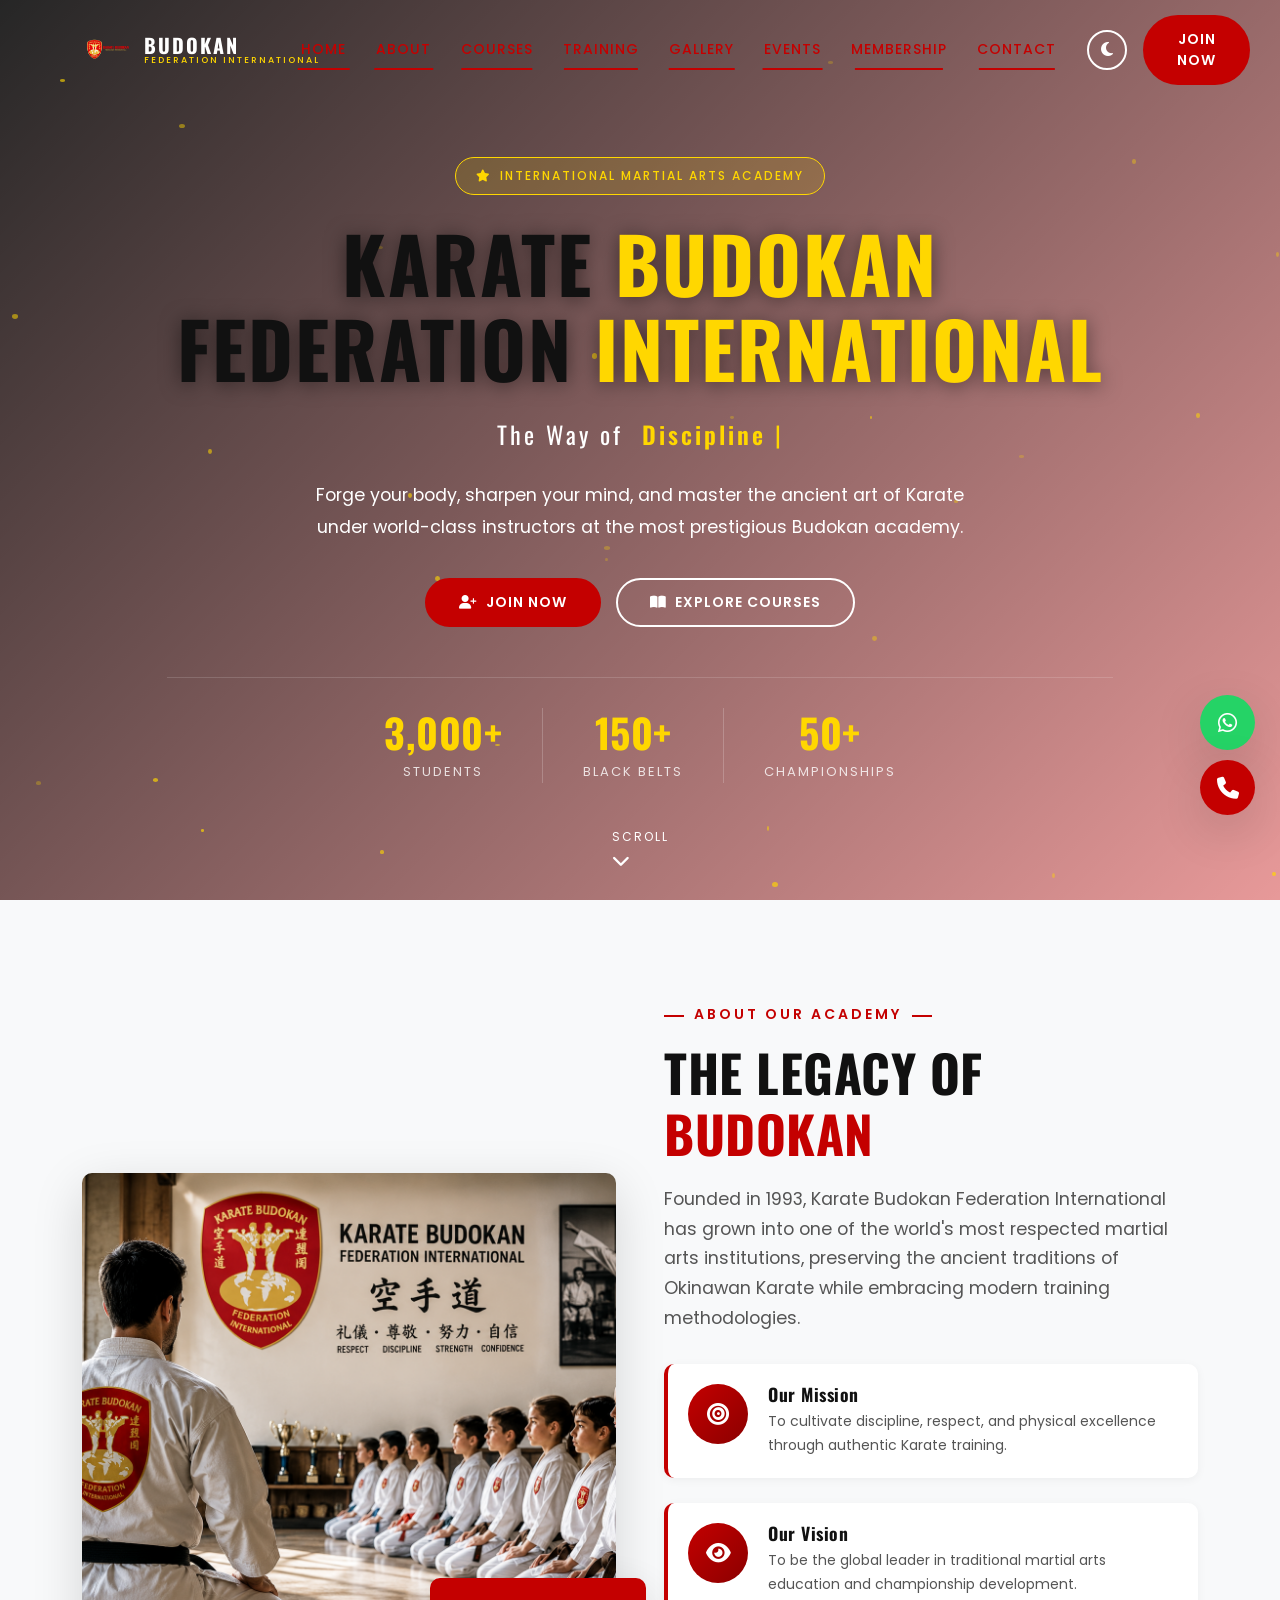
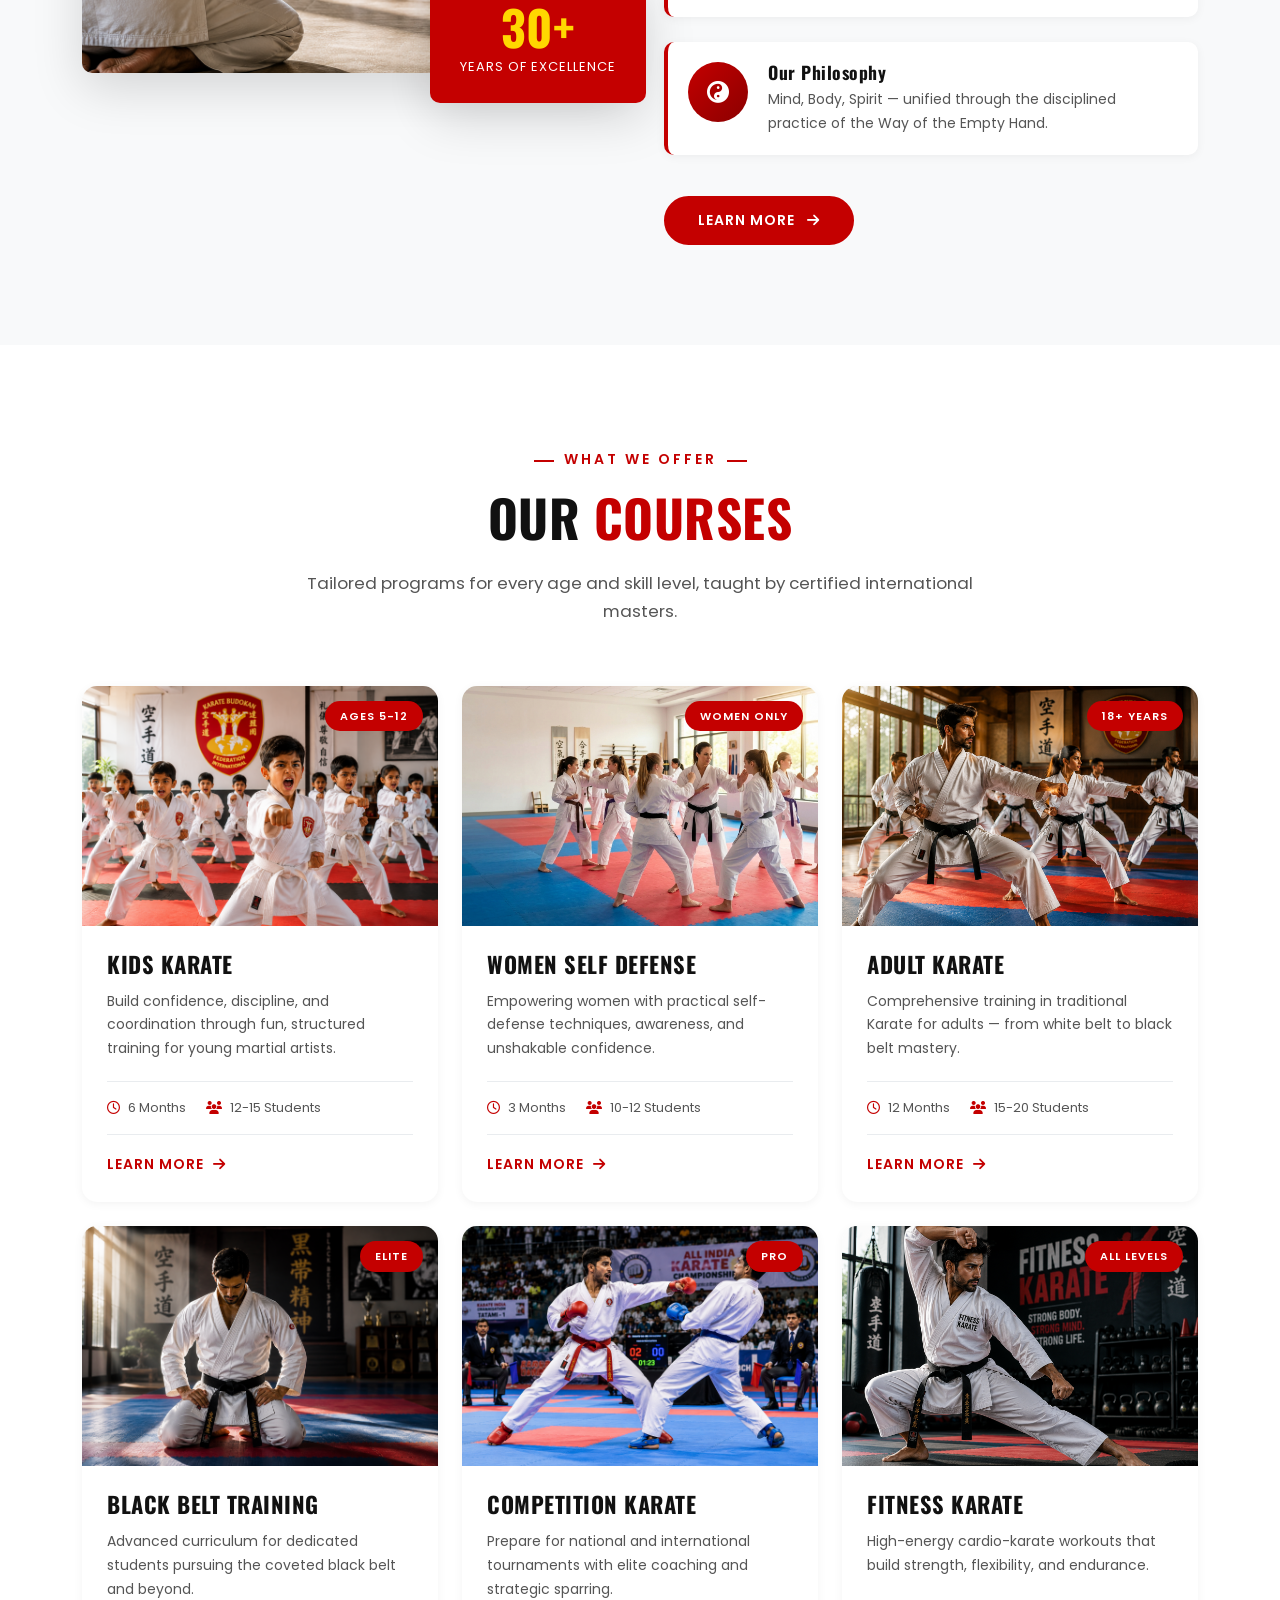
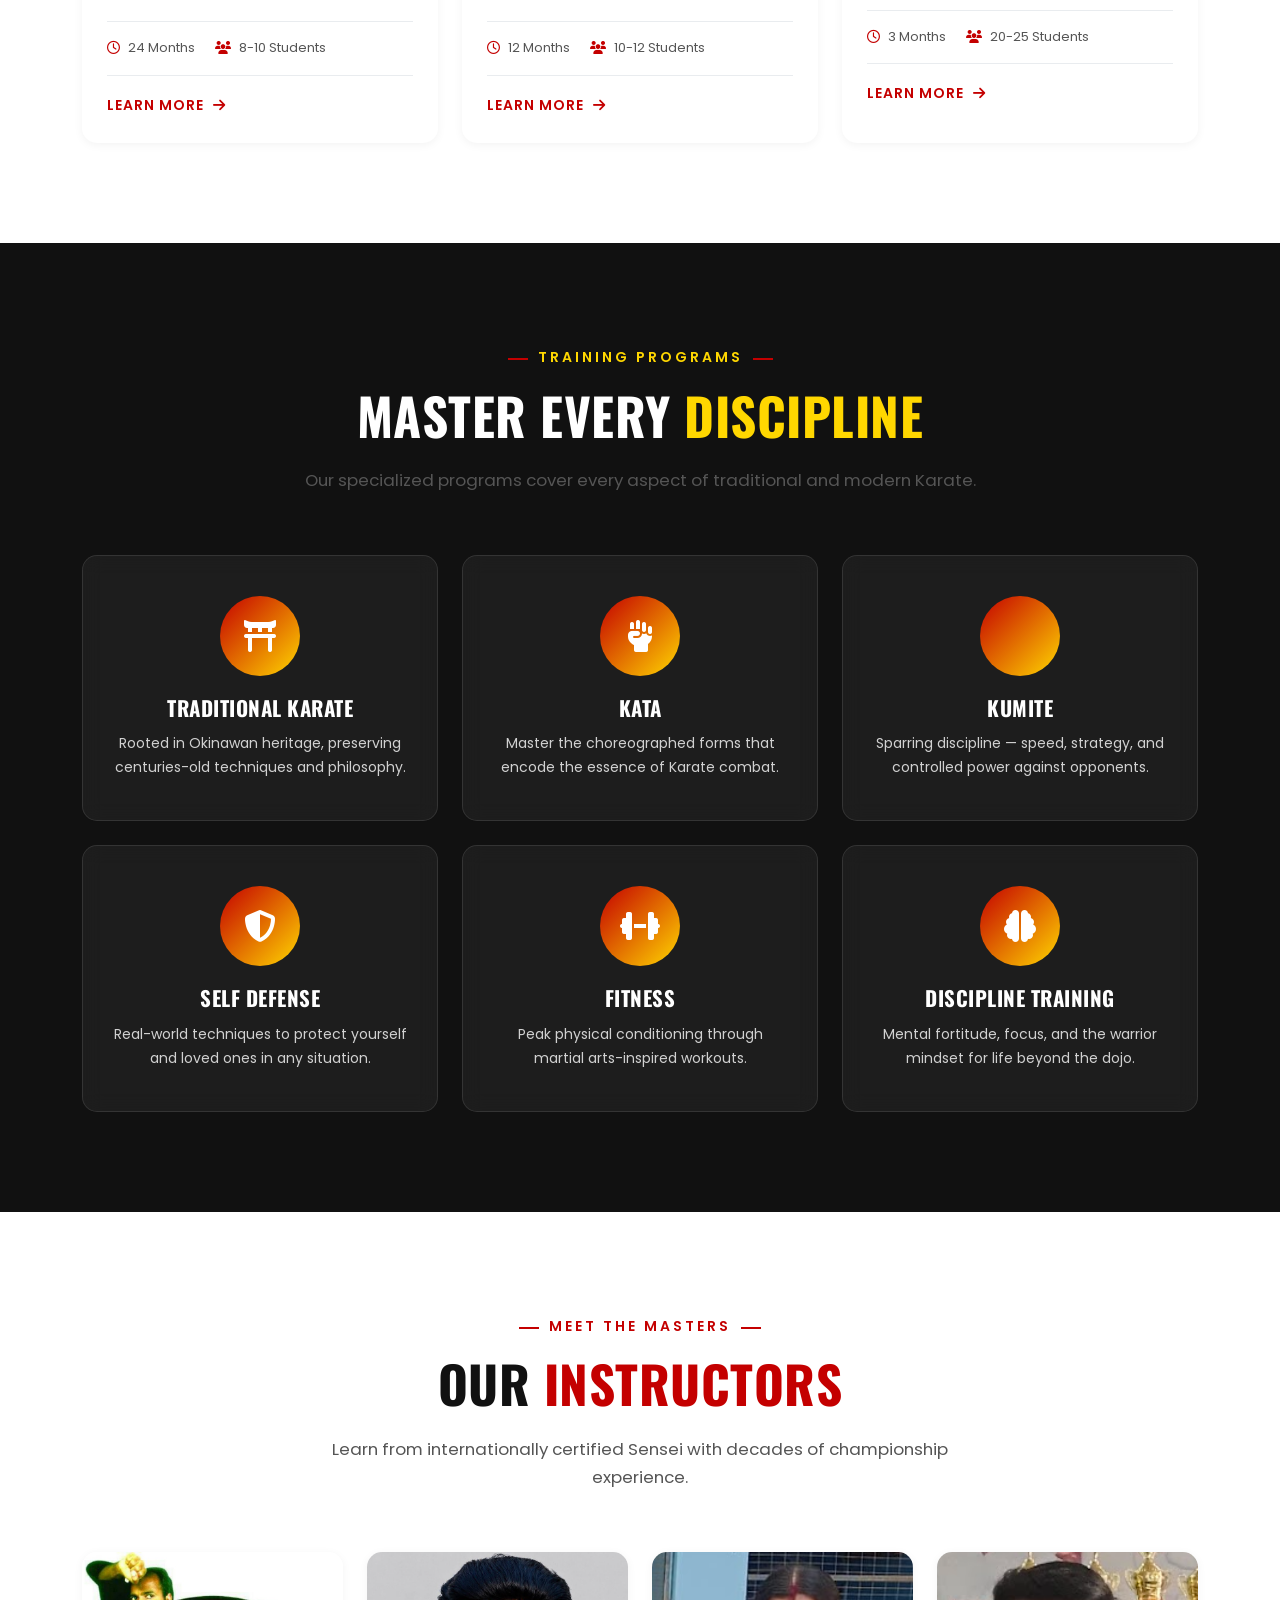
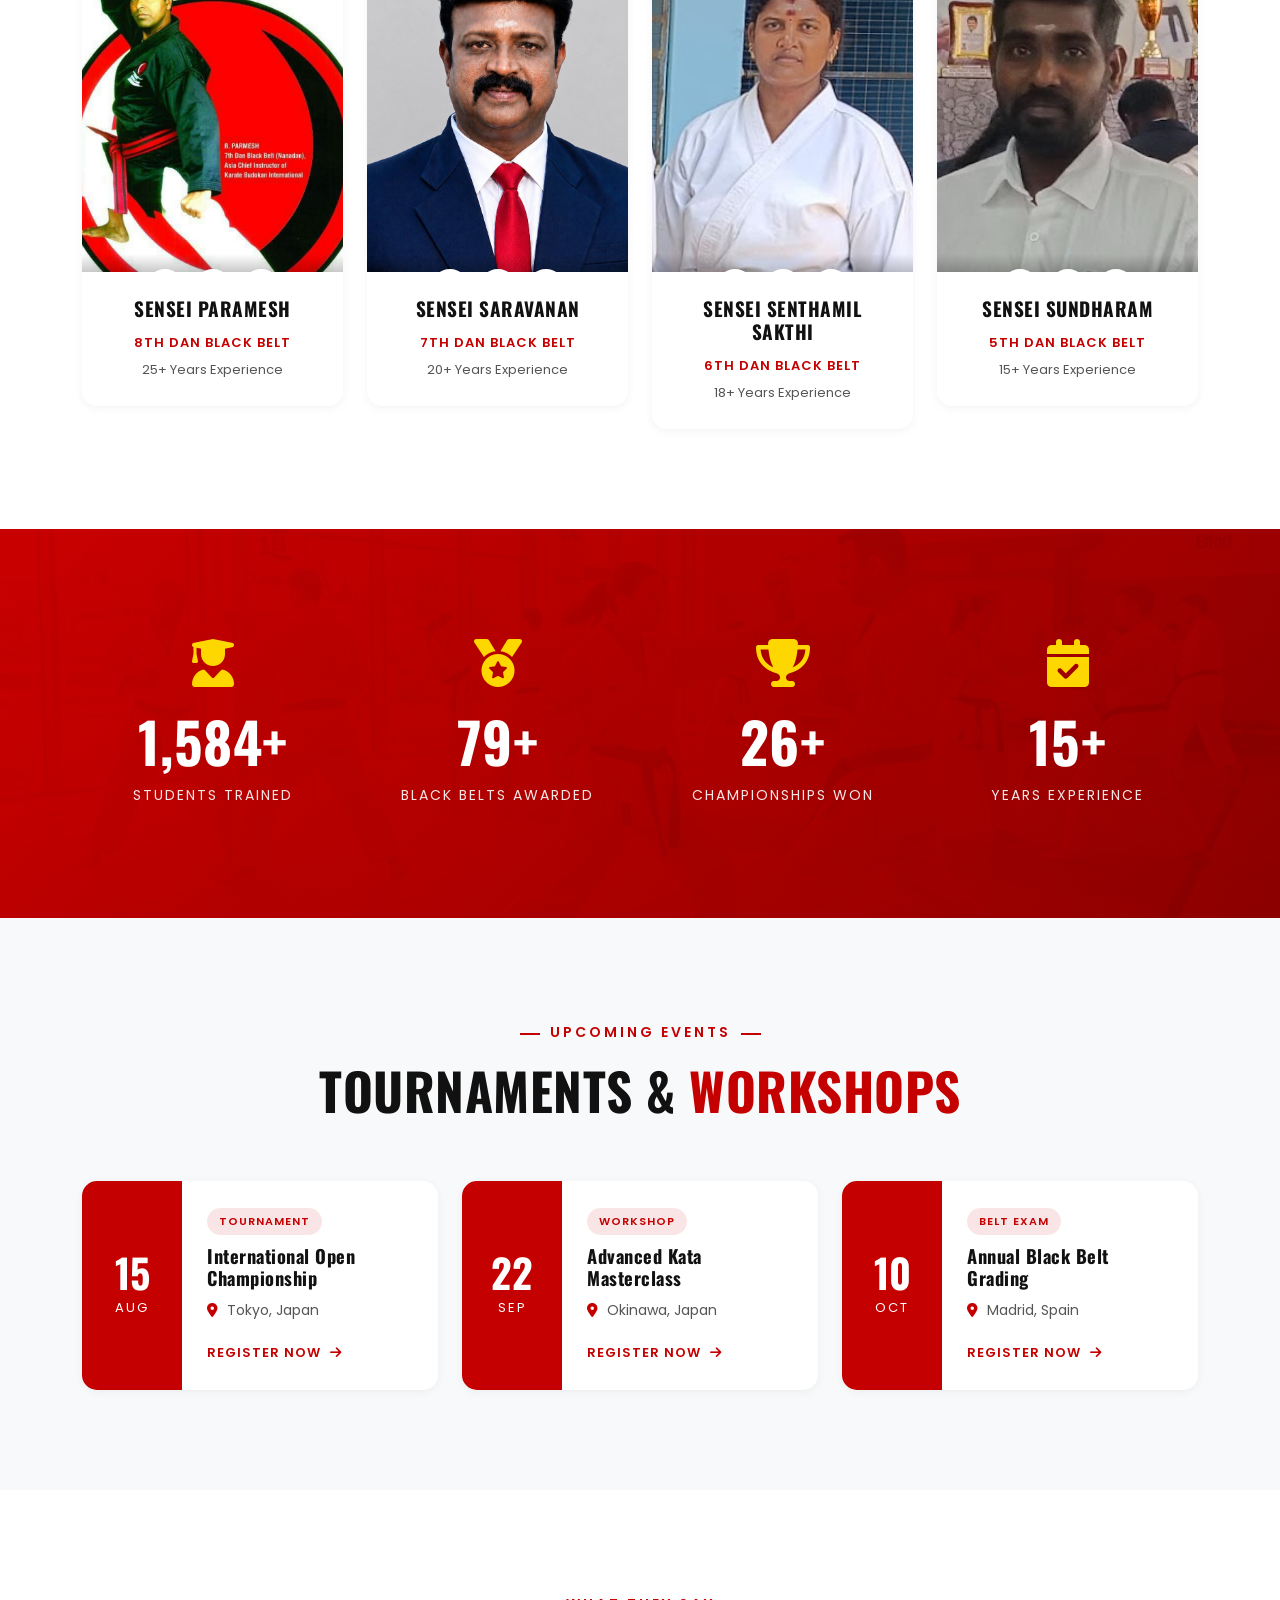
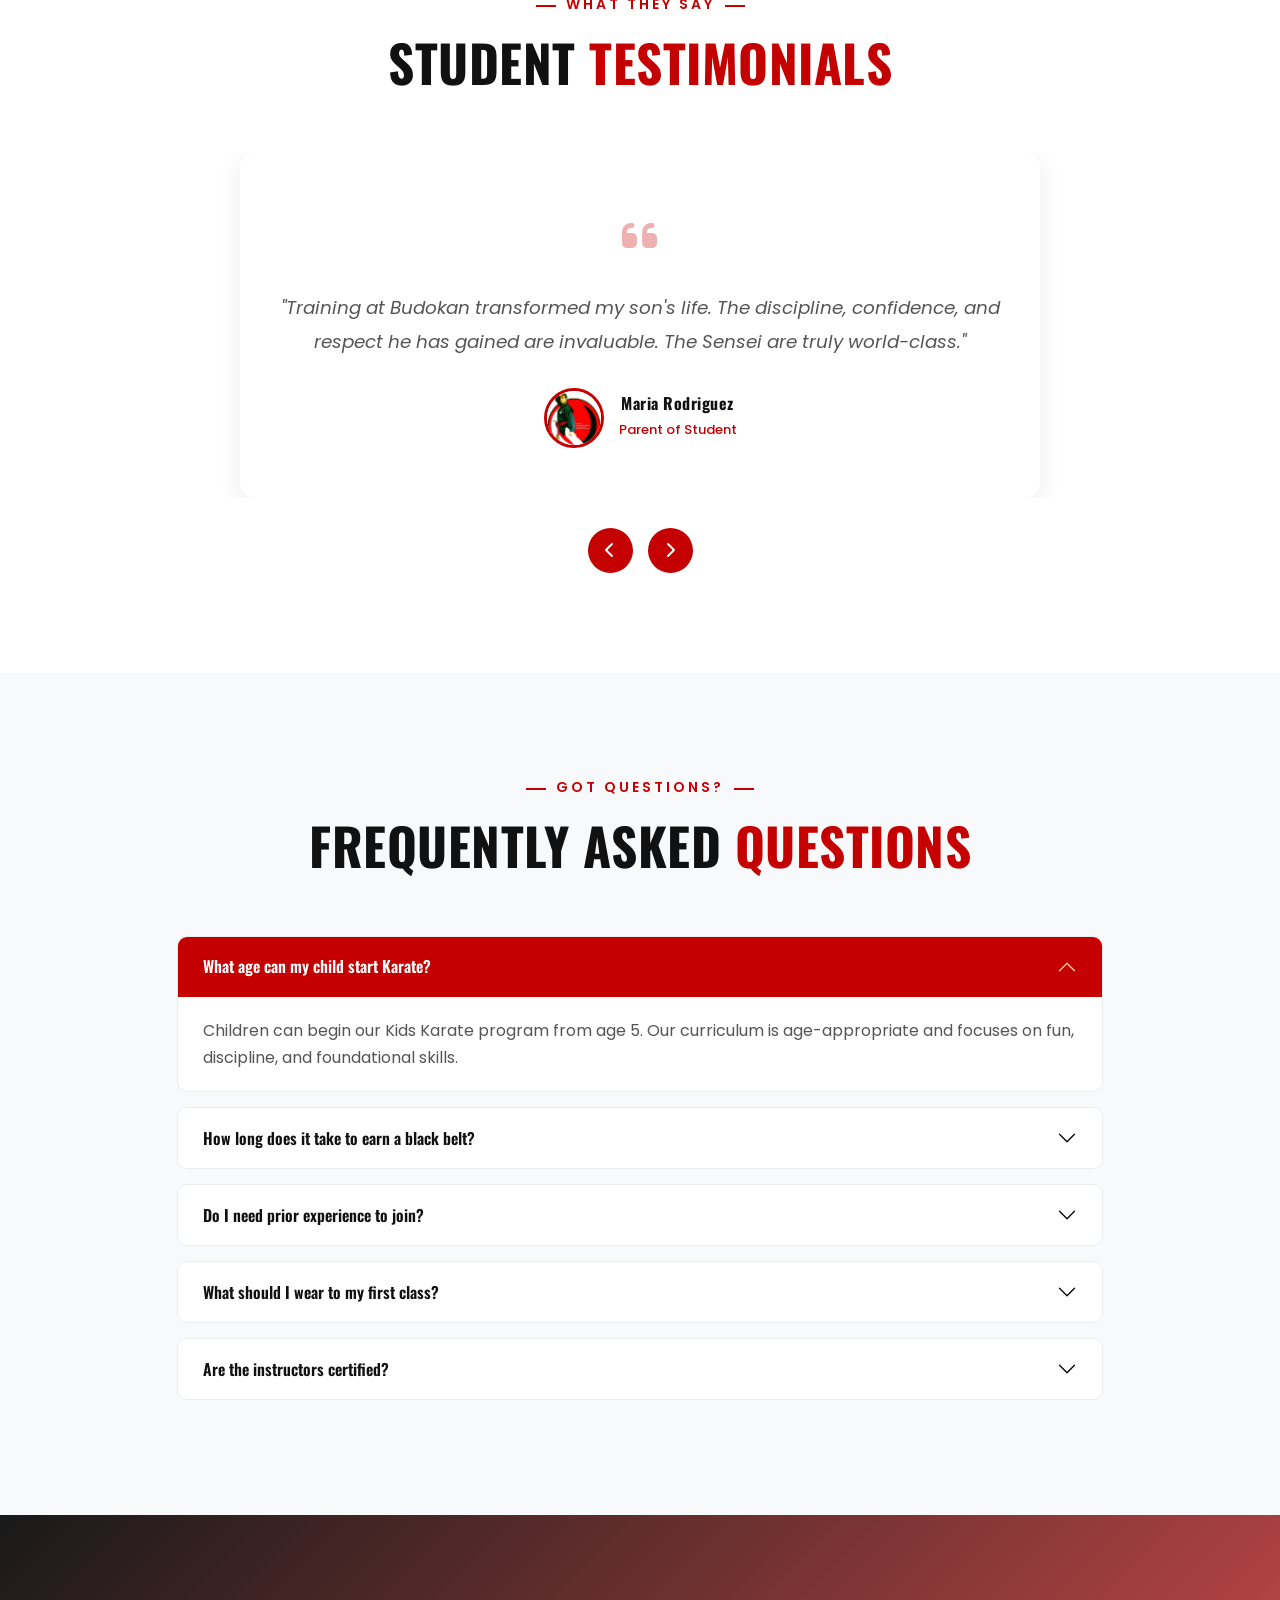
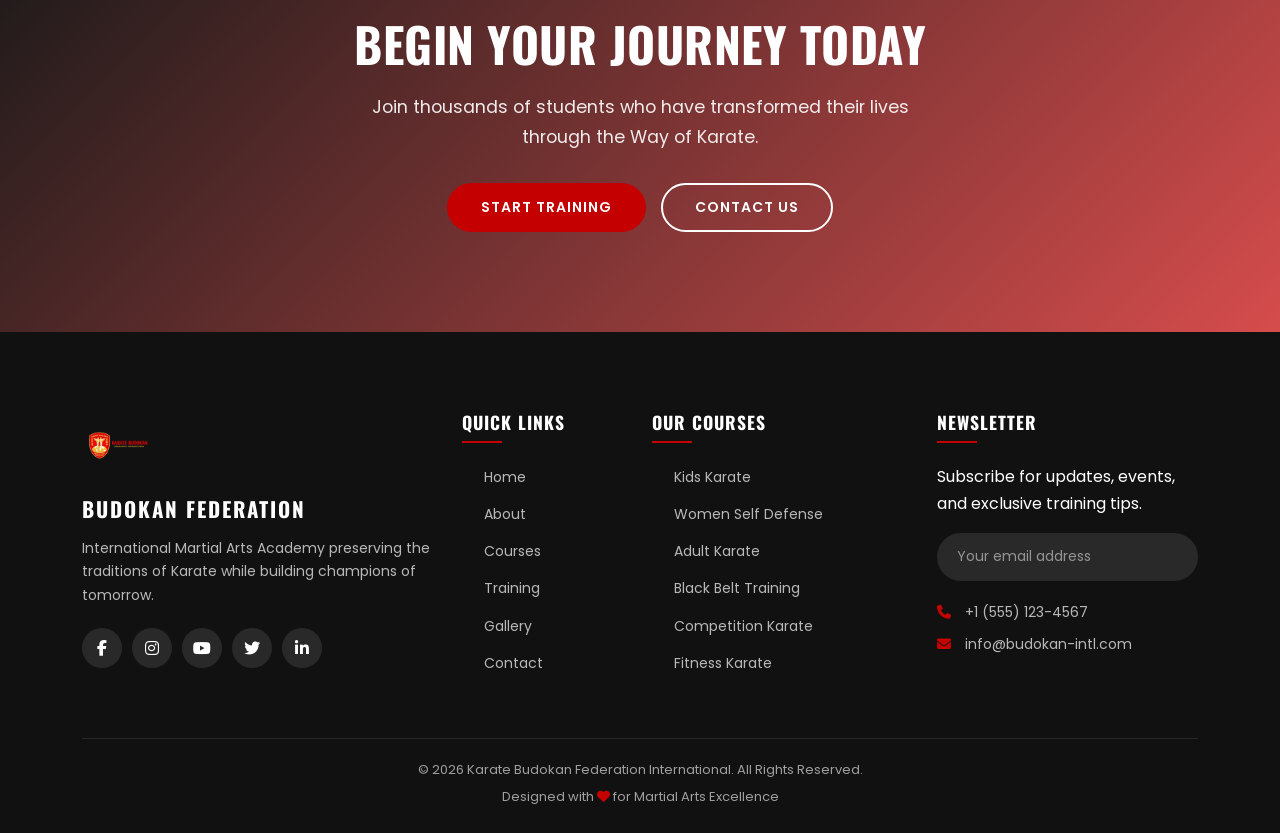
==== commit 563fc2e6: "icon changed" ====
--- a/index.html
+++ b/index.html
@@ -73,8 +73,11 @@
             </a>
 
             <!-- Mobile Toggle -->
-            <button class="navbar-toggler" type="button" data-bs-toggle="collapse" data-bs-target="#navMenu">
-                <span class="navbar-toggler-icon"></span>
+         <button class="navbar-toggler" type="button" data-bs-toggle="collapse" data-bs-target="#navMenu"
+                aria-label="Toggle navigation">
+                <span></span>
+                <span></span>
+                <span></span>
             </button>
 
             <!-- Menu -->
--- a/css/style.css
+++ b/css/style.css
@@ -2148,4 +2148,225 @@
 
 .hours-item:last-child {
     border-bottom: none;
+}
+
+/* Custom Premium Hamburger Icon */
+.navbar-toggler {
+    border: none !important;
+    position: relative;
+    width: 40px;
+    height: 40px;
+    display: flex;
+    flex-direction: column;
+    justify-content: center;
+    align-items: center;
+    gap: 5px;
+    padding: 0 !important;
+}
+
+.navbar-toggler:focus {
+    box-shadow: none !important;
+}
+
+[data-theme="dark"] .navbar-toggler span {
+    display: block;
+    width: 25px;
+    height: 2px;
+    background: #fff;
+    transition: var(--transition);
+    border-radius: 2px;
+}
+
+[data-theme="light"] .navbar-toggler span {
+    display: block;
+    width: 25px;
+    height: 2px;
+    background: #000;
+    transition: var(--transition);
+    border-radius: 2px;
+}
+
+#mainNav.scrolled .navbar-toggler span {
+    background: var(--dark);
+}
+
+/* Animated X when open */
+.navbar-toggler[aria-expanded="true"] span:nth-child(1) {
+    transform: translateY(7px) rotate(45deg);
+}
+
+.navbar-toggler[aria-expanded="true"] span:nth-child(2) {
+    opacity: 0;
+}
+
+.navbar-toggler[aria-expanded="true"] span:nth-child(3) {
+    transform: translateY(-7px) rotate(-45deg);
+}
+
+
+/* ============================================= */
+/* DARK MODE NAVBAR STYLES */
+/* ============================================= */
+
+/* Dark mode - scrolled navbar background */
+[data-theme="dark"] #mainNav.scrolled {
+    background: rgba(10, 10, 10, 0.95) !important;
+    backdrop-filter: blur(10px);
+    box-shadow: 0 2px 20px rgba(0, 0, 0, 0.5);
+}
+
+/* Dark mode - navbar toggler icon (white on dark background) */
+[data-theme="dark"] #mainNav.scrolled .navbar-toggler-icon {
+    background-image: url("data:image/svg+xml,%3csvg xmlns='http://www.w3.org/2000/svg' viewBox='0 0 30 30'%3e%3cpath stroke='rgba(255, 255, 255, 0.95)' stroke-linecap='round' stroke-miterlimit='10' stroke-width='2' d='M4 7h22M4 15h22M4 23h22'/%3e%3c/svg%3e") !important;
+}
+
+/* Dark mode - navbar toggler border */
+[data-theme="dark"] #mainNav.scrolled .navbar-toggler {
+    border-color: rgba(255, 255, 255, 0.2);
+}
+
+/* Dark mode - navbar toggler hover */
+[data-theme="dark"] #mainNav.scrolled .navbar-toggler:hover {
+    background-color: rgba(196, 0, 0, 0.3);
+    border-color: var(--primary);
+}
+
+/* Dark mode - brand text */
+[data-theme="dark"] #mainNav.scrolled .brand-name {
+    color: var(--white) !important;
+}
+
+[data-theme="dark"] #mainNav.scrolled .brand-sub {
+    color: var(--secondary);
+}
+
+/* Dark mode - nav links */
+[data-theme="dark"] #mainNav.scrolled .navbar-nav .nav-link {
+    color: var(--white) !important;
+}
+
+[data-theme="dark"] #mainNav.scrolled .navbar-nav .nav-link:hover,
+[data-theme="dark"] #mainNav.scrolled .navbar-nav .nav-link.active {
+    color: var(--primary) !important;
+}
+
+/* Dark mode - theme toggle button */
+[data-theme="dark"] #mainNav.scrolled .theme-btn {
+    border-color: var(--white);
+    color: var(--white);
+}
+
+[data-theme="dark"] #mainNav.scrolled .theme-btn:hover {
+    background: var(--primary);
+    border-color: var(--primary);
+}
+
+/* Dark mode - mobile menu background */
+[data-theme="dark"] .navbar-collapse {
+    background: rgba(10, 10, 10, 0.98) !important;
+    border: 1px solid rgba(255, 255, 255, 0.1);
+}
+
+/* Dark mode - mobile menu links */
+[data-theme="dark"] .navbar-collapse .nav-link {
+    color: var(--white) !important;
+    border-bottom: 1px solid rgba(255, 255, 255, 0.05);
+}
+
+[data-theme="dark"] .navbar-collapse .nav-link:hover {
+    color: var(--primary) !important;
+    background: rgba(196, 0, 0, 0.1);
+}
+
+/* ============================================= */
+/* COMPLETE DARK MODE STYLES */
+/* ============================================= */
+
+/* Dark mode - body and sections */
+[data-theme="dark"] body {
+    background: var(--bg-body);
+    color: var(--text-primary);
+}
+
+[data-theme="dark"] .bg-light {
+    background: var(--bg-section) !important;
+}
+
+/* Dark mode - cards */
+[data-theme="dark"] .course-card,
+[data-theme="dark"] .instructor-card,
+[data-theme="dark"] .event-card,
+[data-theme="dark"] .pricing-card,
+[data-theme="dark"] .testimonial-card {
+    background: var(--bg-card);
+    border-color: var(--border-color);
+}
+
+/* Dark mode - feature items */
+[data-theme="dark"] .feature-item {
+    background: var(--bg-card);
+    border-left-color: var(--primary);
+}
+
+/* Dark mode - accordion */
+[data-theme="dark"] .accordion-item {
+    background: var(--bg-card);
+    border-color: var(--border-color) !important;
+}
+
+[data-theme="dark"] .accordion-button {
+    background: var(--bg-card);
+    color: var(--text-primary);
+}
+
+[data-theme="dark"] .accordion-button:not(.collapsed) {
+    background: var(--primary);
+    color: var(--white);
+}
+
+/* Dark mode - footer */
+[data-theme="dark"] .site-footer {
+    background: #000000;
+    border-top: 1px solid rgba(255, 255, 255, 0.05);
+}
+
+/* Dark mode - form inputs */
+[data-theme="dark"] .form-control,
+[data-theme="dark"] .form-select {
+    background: var(--bg-card);
+    border-color: var(--border-color);
+    color: var(--text-primary);
+}
+
+[data-theme="dark"] .form-control:focus,
+[data-theme="dark"] .form-select:focus {
+    background: var(--bg-card);
+    color: var(--text-primary);
+    border-color: var(--primary);
+}
+
+/* Dark mode - tables */
+[data-theme="dark"] .schedule-table {
+    background: var(--bg-card);
+}
+
+[data-theme="dark"] .schedule-table td {
+    color: var(--text-primary);
+    border-color: var(--border-color);
+}
+
+/* Dark mode - buttons */
+[data-theme="dark"] .btn-outline-custom {
+    border-color: var(--white);
+    color: var(--white);
+}
+
+[data-theme="dark"] .btn-outline-custom:hover {
+    background: var(--white);
+    color: var(--dark);
+}
+
+/* Dark mode - scroll indicator */
+[data-theme="dark"] .scroll-indicator {
+    color: var(--white);
 }
--- a/css/responsive.css
+++ b/css/responsive.css
@@ -178,4 +178,10 @@
 
     .gallery-card { height: 180px; }
     .gallery-overlay h5 { font-size: 0.9rem; }
+}
+
+@media (max-width: 991.98px) {
+    #mainNav.scrolled .navbar-toggler-icon {
+        background-image: url("data:image/svg+xml,%3csvg xmlns='http://www.w3.org/2000/svg' viewBox='0 0 30 30'%3e%3cpath stroke='rgba(10, 10, 10, 0.9)' stroke-linecap='round' stroke-miterlimit='10' stroke-width='2' d='M4 7h22M4 15h22M4 23h22'/%3e%3c/svg%3e") !important;
+    }
 }
